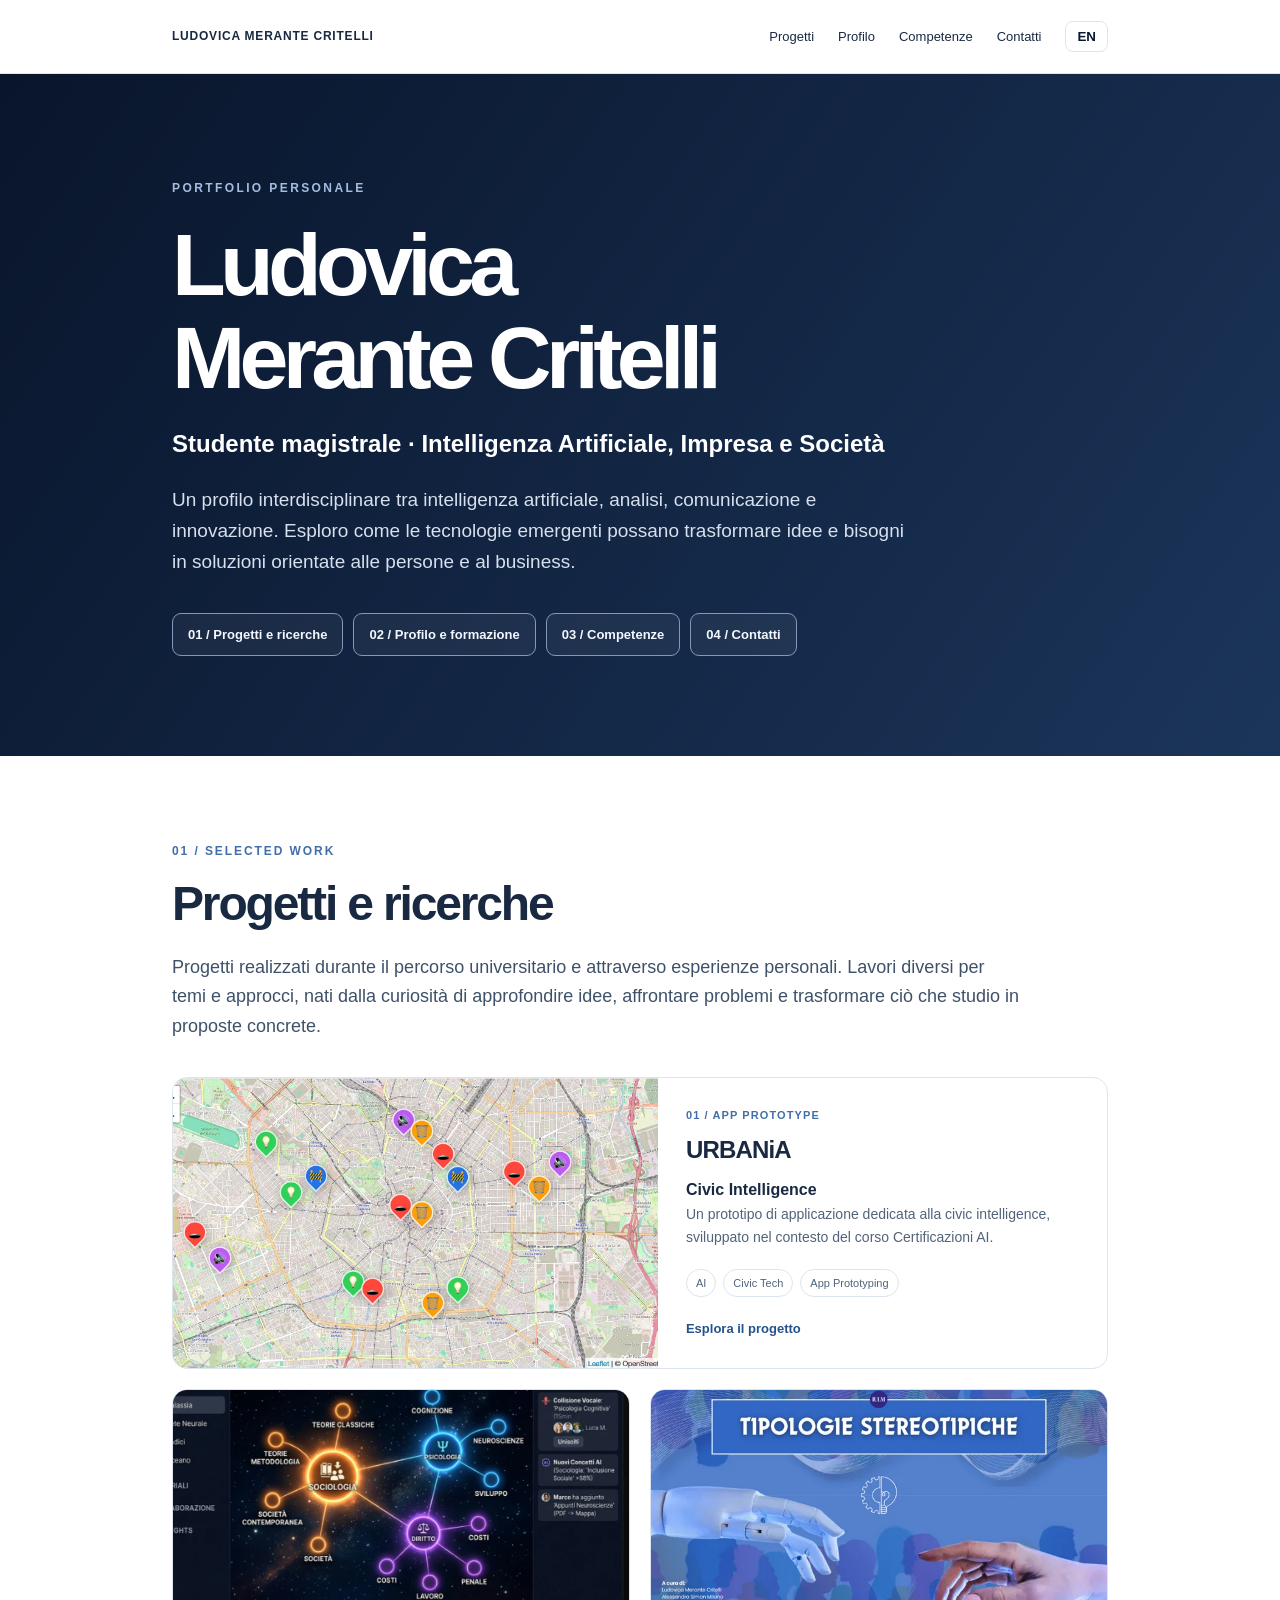
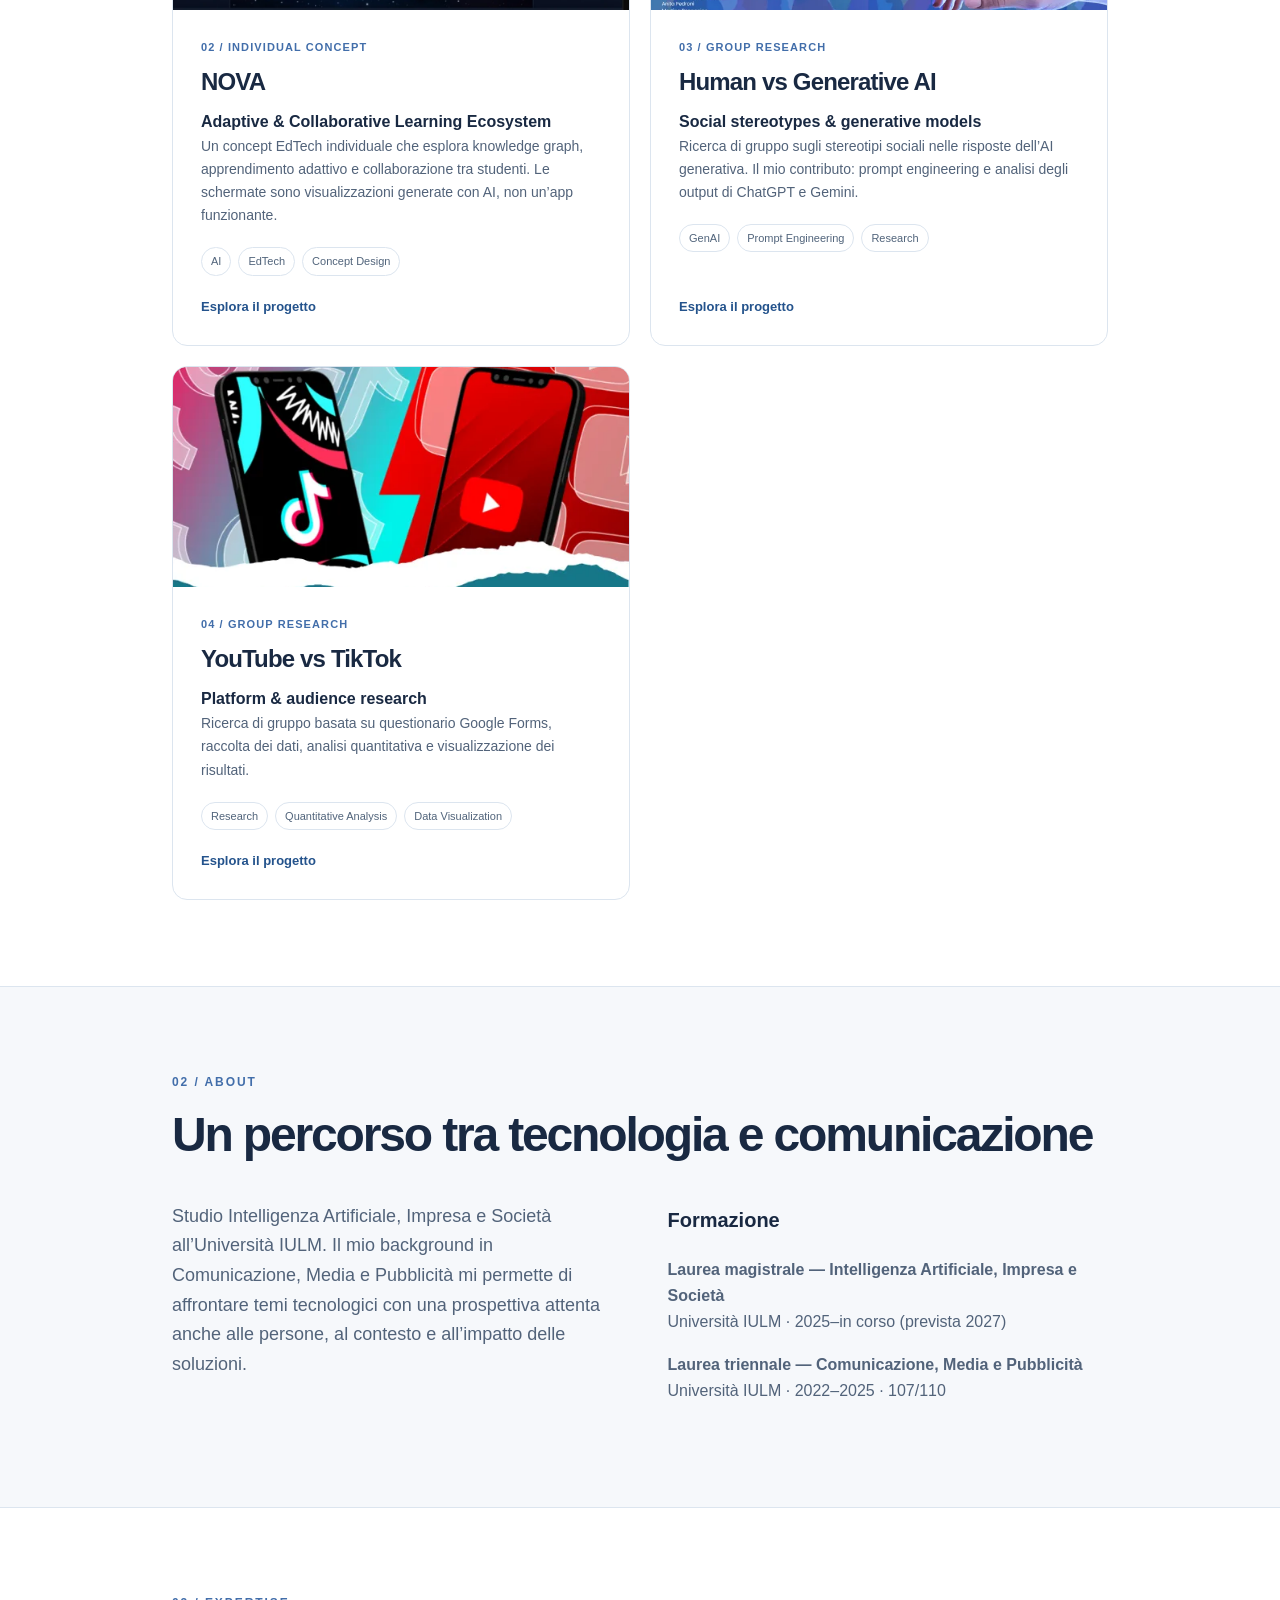
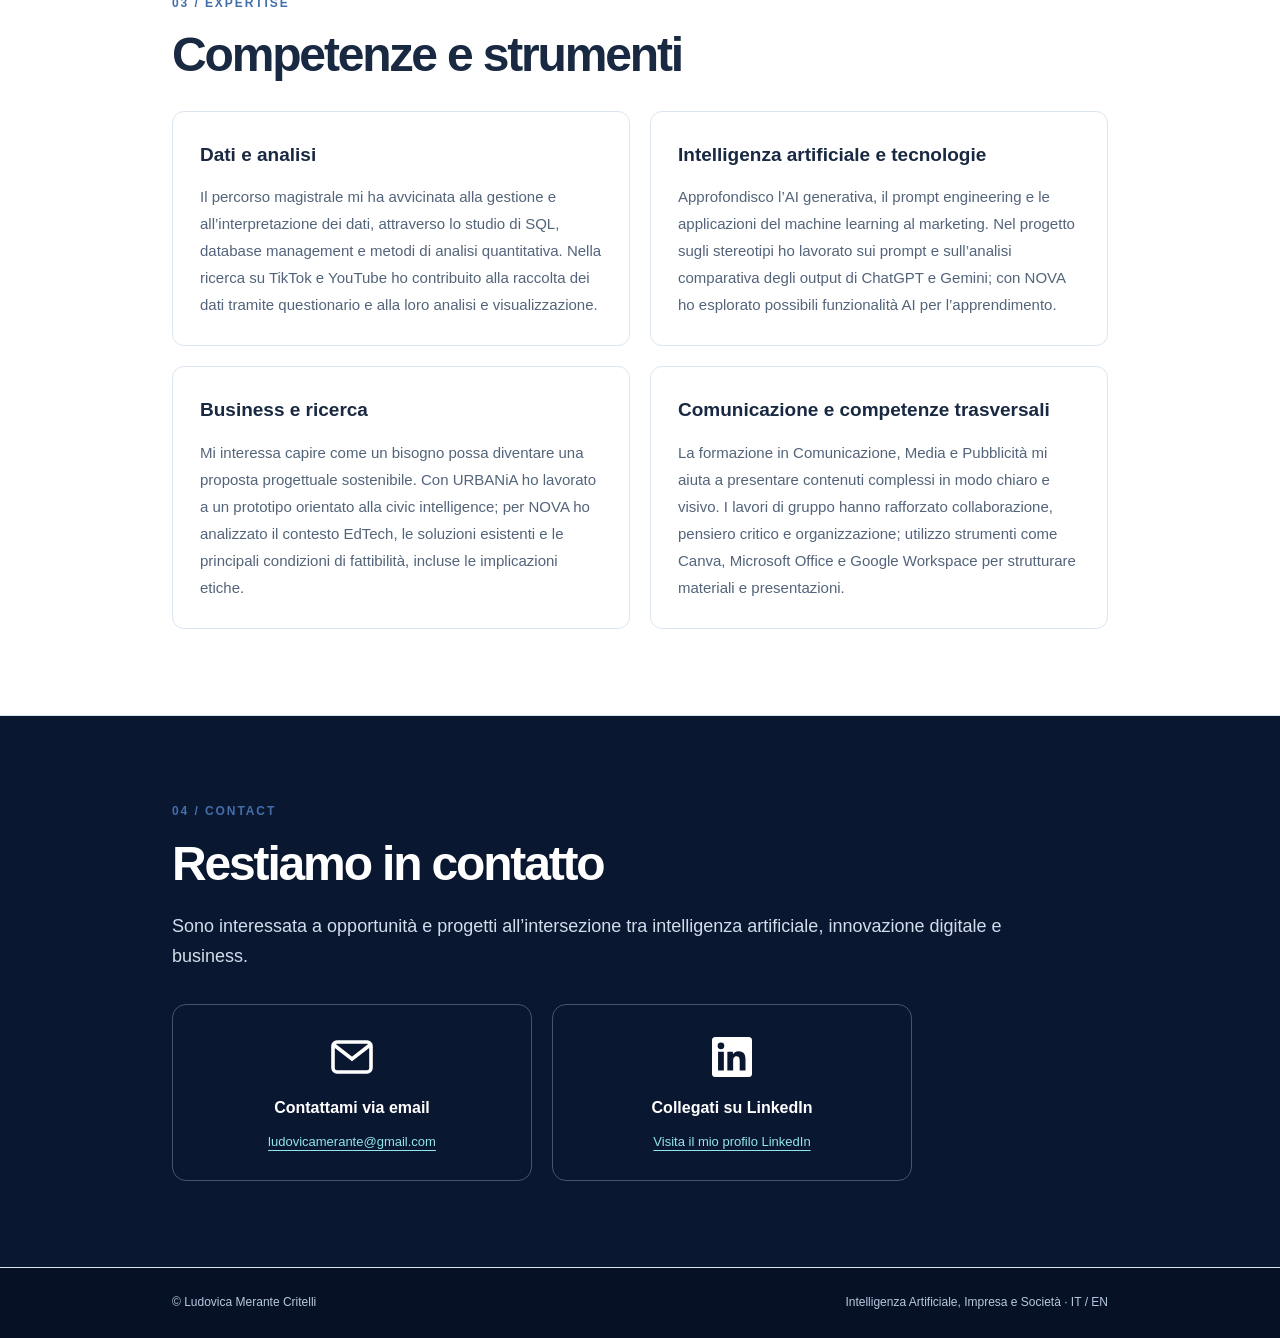
==== index.html @ 46564c69 "Add files via upload Pubblicazione portfolio personale." ====
<!DOCTYPE html>

<html lang="it"><head><meta charset="utf-8"/><meta content="width=device-width,initial-scale=1" name="viewport"/><meta content="Portfolio personale di Ludovica Merante Critelli — Intelligenza Artificiale, Impresa e Società" name="description"/><title>Ludovica Merante Critelli — Portfolio</title><link href="style.css" rel="stylesheet"/></head><body><header><nav class="nav"><a class="brand" href="#top">LUDOVICA MERANTE CRITELLI</a><div class="links"><a data-en="Projects" data-it="Progetti" href="#projects">Progetti</a><a data-en="About" data-it="Profilo" href="#about">Profilo</a><a data-en="Skills" data-it="Competenze" href="#skills">Competenze</a><a data-en="Contact" data-it="Contatti" href="#contact">Contatti</a><button aria-label="Switch language" class="switch" id="language">EN</button></div></nav></header><main id="top"><section class="hero"><div class="wrap"><div class="kicker" data-it="PORTFOLIO PERSONALE" data-en="PERSONAL PORTFOLIO">PORTFOLIO PERSONALE</div><h1>Ludovica<br/>Merante Critelli</h1><h2 data-it="Studente magistrale · Intelligenza Artificiale, Impresa e Società" data-en="Master’s student · Artificial Intelligence, Business and Society">Studente magistrale · Intelligenza Artificiale, Impresa e Società</h2><p data-en="An interdisciplinary profile bridging artificial intelligence, analysis, communication and innovation. I explore how emerging technologies can translate ideas and needs into people- and business-oriented solutions." data-it="Un profilo interdisciplinare tra intelligenza artificiale, analisi, comunicazione e innovazione. Esploro come le tecnologie emergenti possano trasformare idee e bisogni in soluzioni orientate alle persone e al business.">Un profilo interdisciplinare tra intelligenza artificiale, analisi, comunicazione e innovazione. Esploro come le tecnologie emergenti possano trasformare idee e bisogni in soluzioni orientate alle persone e al business.</p><nav aria-label="Indice delle sezioni" class="section-index"><a data-en="01 / Projects and research" data-it="01 / Progetti e ricerche" href="#projects">01 / Progetti e ricerche</a><a data-en="02 / About and education" data-it="02 / Profilo e formazione" href="#about">02 / Profilo e formazione</a><a data-en="03 / Skills" data-it="03 / Competenze" href="#skills">03 / Competenze</a><a data-en="04 / Contact" data-it="04 / Contatti" href="#contact">04 / Contatti</a></nav></div></section><section class="section" id="projects"><div class="wrap"><div class="eyebrow">01 / Selected work</div><h2 data-en="Projects and research" data-it="Progetti e ricerche">Progetti e ricerche</h2><p class="lead" data-en="Projects developed throughout my university studies and personal experiences. Different in subject and approach, they reflect my curiosity to explore ideas, tackle challenges and turn what I learn into tangible proposals." data-it="Progetti realizzati durante il percorso universitario e attraverso esperienze personali. Lavori diversi per temi e approcci, nati dalla curiosità di approfondire idee, affrontare problemi e trasformare ciò che studio in proposte concrete.">Progetti realizzati durante il percorso universitario e attraverso esperienze personali. Lavori diversi per temi e approcci, nati dalla curiosità di approfondire idee, affrontare problemi e trasformare ciò che studio in proposte concrete.</p><div class="projectgrid"><article class="project visual"><div class="thumb"><img alt="Mappa del prototipo URBANiA con segnalazioni civiche su Milano" src="assets/urbania-map.webp"/></div><div class="projectcontent"><div class="meta">01 / APP PROTOTYPE</div><h3>URBANiA</h3><strong>Civic Intelligence</strong><p data-en="An application prototype focused on civic intelligence, developed as part of the AI Certifications course." data-it="Un prototipo di applicazione dedicata alla civic intelligence, sviluppato nel contesto del corso Certificazioni AI.">Un prototipo di applicazione dedicata alla civic intelligence, sviluppato nel contesto del corso Certificazioni AI.</p><div class="tags"><span class="tag">AI</span><span class="tag">Civic Tech</span><span class="tag">App Prototyping</span></div><a data-en="Explore project" data-it="Esplora il progetto" href="projects/urbania/index.html">Esplora il progetto</a></div></article><article class="project"><div class="thumb"><img alt="NOVA AI-generated concept visual" src="projects/nova/assets/hero.webp"/></div><div class="projectcontent"><div class="meta">02 / INDIVIDUAL CONCEPT</div><h3>NOVA</h3><strong>Adaptive &amp; Collaborative Learning Ecosystem</strong><p data-en="An individual EdTech concept exploring knowledge graphs, adaptive learning and student collaboration. The visuals are AI-generated concepts, not a functioning app." data-it="Un concept EdTech individuale che esplora knowledge graph, apprendimento adattivo e collaborazione tra studenti. Le schermate sono visualizzazioni generate con AI, non un’app funzionante.">Un concept EdTech individuale che esplora knowledge graph, apprendimento adattivo e collaborazione tra studenti. Le schermate sono visualizzazioni generate con AI, non un’app funzionante.</p><div class="tags"><span class="tag">AI</span><span class="tag">EdTech</span><span class="tag">Concept Design</span></div><a data-en="Explore project" data-it="Esplora il progetto" href="projects/nova/index.html">Esplora il progetto</a></div></article><article class="project"><div class="thumb"><img alt="Copertina del report Human vs AI" src="assets/stereotypes-cover.webp"/></div><div class="projectcontent"><div class="meta">03 / GROUP RESEARCH</div><h3>Human vs Generative AI</h3><strong>Social stereotypes &amp; generative models</strong><p data-en="Group research on social stereotypes in generative AI responses. My contribution: prompt engineering and analysis of ChatGPT and Gemini outputs." data-it="Ricerca di gruppo sugli stereotipi sociali nelle risposte dell’AI generativa. Il mio contributo: prompt engineering e analisi degli output di ChatGPT e Gemini.">Ricerca di gruppo sugli stereotipi sociali nelle risposte dell’AI generativa. Il mio contributo: prompt engineering e analisi degli output di ChatGPT e Gemini.</p><div class="tags"><span class="tag">GenAI</span><span class="tag">Prompt Engineering</span><span class="tag">Research</span></div><a data-en="Explore project" data-it="Esplora il progetto" href="projects/stereotypes/index.html">Esplora il progetto</a></div></article><article class="project"><div class="thumb"><img alt="Copertina del report TikTok vs YouTube" src="assets/tiktok-youtube-cover.webp"/></div><div class="projectcontent"><div class="meta">04 / GROUP RESEARCH</div><h3>YouTube vs TikTok</h3><strong>Platform &amp; audience research</strong><p data-en="Group research using a Google Forms questionnaire, data collection, quantitative analysis and results visualization." data-it="Ricerca di gruppo basata su questionario Google Forms, raccolta dei dati, analisi quantitativa e visualizzazione dei risultati.">Ricerca di gruppo basata su questionario Google Forms, raccolta dei dati, analisi quantitativa e visualizzazione dei risultati.</p><div class="tags"><span class="tag">Research</span><span class="tag">Quantitative Analysis</span><span class="tag">Data Visualization</span></div><a data-en="Explore project" data-it="Esplora il progetto" href="projects/tiktok-youtube/index.html">Esplora il progetto</a></div></article></div></div></section><section class="section alt" id="about"><div class="wrap"><div class="eyebrow">02 / About</div><h2 data-en="Connecting technology and communication" data-it="Un percorso tra tecnologia e comunicazione">Un percorso tra tecnologia e comunicazione</h2><div class="columns"><div><p class="lead" data-en="I am pursuing a master's degree in Artificial Intelligence, Business and Society at IULM University. My background in Communication, Media and Advertising helps me approach technology through the lens of people, context and impact." data-it="Studio Intelligenza Artificiale, Impresa e Società all’Università IULM. Il mio background in Comunicazione, Media e Pubblicità mi permette di affrontare temi tecnologici con una prospettiva attenta anche alle persone, al contesto e all’impatto delle soluzioni.">Studio Intelligenza Artificiale, Impresa e Società all’Università IULM. Il mio background in Comunicazione, Media e Pubblicità mi permette di affrontare temi tecnologici con una prospettiva attenta anche alle persone, al contesto e all’impatto delle soluzioni.</p></div><div><h3 data-en="Education" data-it="Formazione">Formazione</h3><p><strong data-en="Master's degree — Artificial Intelligence, Business and Society" data-it="Laurea magistrale — Intelligenza Artificiale, Impresa e Società">Laurea magistrale — Intelligenza Artificiale, Impresa e Società</strong><br/>Università IULM · 2025–<span data-en="present (expected 2027)" data-it="in corso (prevista 2027)">in corso (prevista 2027)</span></p><p><strong data-en="Bachelor's degree — Communication, Media and Advertising" data-it="Laurea triennale — Comunicazione, Media e Pubblicità">Laurea triennale — Comunicazione, Media e Pubblicità</strong><br/>Università IULM · 2022–2025 · 107/110</p></div></div></div></section><section class="section" id="skills"><div class="wrap"><div class="eyebrow">03 / Expertise</div><h2 data-en="Skills and tools" data-it="Competenze e strumenti">Competenze e strumenti</h2><div class="skillgrid narrative-skills">
<div class="skill"><h3 data-it="Dati e analisi" data-en="Data & analysis">Dati e analisi</h3><p data-it="Il percorso magistrale mi ha avvicinata alla gestione e all’interpretazione dei dati, attraverso lo studio di SQL, database management e metodi di analisi quantitativa. Nella ricerca su TikTok e YouTube ho contribuito alla raccolta dei dati tramite questionario e alla loro analisi e visualizzazione." data-en="My master's studies introduced me to data management and interpretation through SQL, database management and quantitative analysis methods. In the TikTok and YouTube research project, I contributed to questionnaire-based data collection, analysis and visualization.">Il percorso magistrale mi ha avvicinata alla gestione e all’interpretazione dei dati, attraverso lo studio di SQL, database management e metodi di analisi quantitativa. Nella ricerca su TikTok e YouTube ho contribuito alla raccolta dei dati tramite questionario e alla loro analisi e visualizzazione.</p></div>
<div class="skill"><h3 data-it="Intelligenza artificiale e tecnologie" data-en="Artificial intelligence & technology">Intelligenza artificiale e tecnologie</h3><p data-it="Approfondisco l’AI generativa, il prompt engineering e le applicazioni del machine learning al marketing. Nel progetto sugli stereotipi ho lavorato sui prompt e sull’analisi comparativa degli output di ChatGPT e Gemini; con NOVA ho esplorato possibili funzionalità AI per l’apprendimento." data-en="I study generative AI, prompt engineering and machine learning applications in marketing. In the stereotypes research project, I worked on prompts and comparative analysis of ChatGPT and Gemini outputs; with NOVA, I explored potential AI features for learning.">Approfondisco l’AI generativa, il prompt engineering e le applicazioni del machine learning al marketing. Nel progetto sugli stereotipi ho lavorato sui prompt e sull’analisi comparativa degli output di ChatGPT e Gemini; con NOVA ho esplorato possibili funzionalità AI per l’apprendimento.</p></div>
<div class="skill"><h3 data-it="Business e ricerca" data-en="Business & research">Business e ricerca</h3><p data-it="Mi interessa capire come un bisogno possa diventare una proposta progettuale sostenibile. Con URBANiA ho lavorato a un prototipo orientato alla civic intelligence; per NOVA ho analizzato il contesto EdTech, le soluzioni esistenti e le principali condizioni di fattibilità, incluse le implicazioni etiche." data-en="I am interested in how a need can become a viable project proposal. With URBANiA, I worked on a civic intelligence prototype; for NOVA, I analyzed the EdTech landscape, existing solutions and preliminary feasibility considerations, including ethical implications.">Mi interessa capire come un bisogno possa diventare una proposta progettuale sostenibile. Con URBANiA ho lavorato a un prototipo orientato alla civic intelligence; per NOVA ho analizzato il contesto EdTech, le soluzioni esistenti e le principali condizioni di fattibilità, incluse le implicazioni etiche.</p></div>
<div class="skill"><h3 data-it="Comunicazione e competenze trasversali" data-en="Communication & transferable skills">Comunicazione e competenze trasversali</h3><p data-it="La formazione in Comunicazione, Media e Pubblicità mi aiuta a presentare contenuti complessi in modo chiaro e visivo. I lavori di gruppo hanno rafforzato collaborazione, pensiero critico e organizzazione; utilizzo strumenti come Canva, Microsoft Office e Google Workspace per strutturare materiali e presentazioni." data-en="My background in Communication, Media and Advertising helps me explain complex topics clearly and visually. Group projects strengthened my collaboration, critical thinking and organization; I use tools such as Canva, Microsoft Office and Google Workspace to structure materials and presentations.">La formazione in Comunicazione, Media e Pubblicità mi aiuta a presentare contenuti complessi in modo chiaro e visivo. I lavori di gruppo hanno rafforzato collaborazione, pensiero critico e organizzazione; utilizzo strumenti come Canva, Microsoft Office e Google Workspace per strutturare materiali e presentazioni.</p></div>
</div></div></section><section class="section contact" id="contact"><div class="wrap"><div class="eyebrow">04 / Contact</div><h2 data-en="Let's connect" data-it="Restiamo in contatto">Restiamo in contatto</h2><p class="lead" data-en="I am interested in opportunities and projects at the intersection of artificial intelligence, digital innovation and business." data-it="Sono interessata a opportunità e progetti all’intersezione tra intelligenza artificiale, innovazione digitale e business.">Sono interessata a opportunità e progetti all’intersezione tra intelligenza artificiale, innovazione digitale e business.</p><div class="contact-grid"><div class="contact-option"><svg viewBox="0 0 24 24" fill="none" stroke="currentColor" stroke-width="1.8" aria-hidden="true"><rect x="2.5" y="4.5" width="19" height="15" rx="2"/><path d="m3 6 9 7 9-7"/></svg><strong data-it="Contattami via email" data-en="Contact me by email">Contattami via email</strong><a class="contact-placeholder" href="mailto:ludovicamerante@gmail.com" data-it="ludovicamerante@gmail.com" data-en="ludovicamerante@gmail.com">ludovicamerante@gmail.com</a></div><div class="contact-option"><svg viewBox="0 0 24 24" fill="currentColor" aria-hidden="true"><path d="M20.45 2H3.55C2.69 2 2 2.68 2 3.52v16.96c0 .84.69 1.52 1.55 1.52h16.9c.86 0 1.55-.68 1.55-1.52V3.52c0-.84-.69-1.52-1.55-1.52ZM7.93 18.75H5.03V9.35h2.9v9.4ZM6.48 8.07a1.68 1.68 0 1 1 0-3.36 1.68 1.68 0 0 1 0 3.36Zm12.27 10.68h-2.9v-4.57c0-1.09-.02-2.5-1.52-2.5-1.52 0-1.75 1.19-1.75 2.42v4.65h-2.9v-9.4h2.78v1.28h.04c.39-.73 1.34-1.51 2.75-1.51 2.94 0 3.5 1.93 3.5 4.44v5.19Z"/></svg><strong data-it="Collegati su LinkedIn" data-en="Connect on LinkedIn">Collegati su LinkedIn</strong><a class="contact-placeholder" href="https://www.linkedin.com/in/ludovica-merantec" target="_blank" rel="noopener noreferrer" data-it="Visita il mio profilo LinkedIn" data-en="Visit my LinkedIn profile">Visita il mio profilo LinkedIn</a></div></div></div></section></main><footer><div class="wrap foot"><span>© Ludovica Merante Critelli</span><span>Intelligenza Artificiale, Impresa e Società · IT / EN</span></div></footer><script>const btn=document.getElementById('language');let lang='it';btn.addEventListener('click',()=>{lang=lang==='it'?'en':'it';document.documentElement.lang=lang;document.querySelectorAll('[data-it][data-en]').forEach(e=>e.textContent=e.getAttribute('data-'+lang));btn.textContent=lang==='it'?'EN':'IT';});</script></body></html>
---- style.css ----
:root{--navy:#0a1730;--ink:#192942;--muted:#617187;--line:#dce5ef;--paper:#f6f8fb;--blue:#426eaa}*{box-sizing:border-box}html{scroll-behavior:smooth}body{margin:0;font:16px/1.65 Inter,Arial,sans-serif;color:var(--ink)}a{color:inherit}header{position:sticky;top:0;z-index:20;background:#ffffffef;backdrop-filter:blur(15px);border-bottom:1px solid var(--line)}.nav,.wrap{max-width:1130px;margin:auto;padding:0 27px}.nav{display:flex;justify-content:space-between;align-items:center;min-height:73px;gap:16px}.brand{text-decoration:none;font-weight:800;font-size:12px;letter-spacing:.065em}.links{display:flex;align-items:center;gap:24px}.links a{font-size:13px;text-decoration:none}.switch{background:#fff;border:1px solid var(--line);padding:7px 11px;border-radius:8px;cursor:pointer;font-weight:800;color:var(--navy)}.hero{background:linear-gradient(125deg,#09152b,#1b355a);color:white;padding:105px 0 100px}.kicker{font-size:12px;text-transform:uppercase;letter-spacing:.2em;font-weight:800;color:#a4bde1}.hero h1{font-size:clamp(44px,7vw,88px);letter-spacing:-.065em;line-height:1.06;margin:19px 0 18px;max-width:960px}.hero p{max-width:750px;color:#d7e0ed;font-size:19px}.cta{display:inline-block;margin:24px 12px 0 0;padding:12px 21px;border-radius:8px;background:#fff;color:#0b1a35;font-size:13px;font-weight:800;text-decoration:none}.cta.secondary{background:transparent;color:#fff;border:1px solid #91a5c2}.section{padding:86px 0;border-bottom:1px solid var(--line)}.section.alt{background:var(--paper)}.eyebrow{color:var(--blue);font-size:12px;font-weight:800;letter-spacing:.16em;text-transform:uppercase}.section h2{font-size:clamp(31px,4vw,48px);letter-spacing:-.045em;line-height:1.16;margin:14px 0 21px}.lead{max-width:850px;font-size:18px;color:#3e5169}.projectgrid{display:grid;grid-template-columns:repeat(2,minmax(0,1fr));gap:20px;margin-top:35px}.project{border:1px solid var(--line);border-radius:15px;background:#fff;overflow:hidden;display:flex;flex-direction:column}.project.visual{grid-column:span 2;display:grid;grid-template-columns:1.08fr 1fr}.thumb{height:220px;background:linear-gradient(135deg,#102446,#274b7c);display:flex;align-items:center;justify-content:center;color:#c2d7f5;font-weight:800;font-size:42px;letter-spacing:-.05em}.visual .thumb{height:100%;min-height:290px;background:#09152b}.thumb img{width:100%;height:100%;object-fit:contain}.projectcontent{padding:28px;display:flex;flex-direction:column;flex:1}.meta{font-size:11px;font-weight:800;letter-spacing:.1em;text-transform:uppercase;color:var(--blue)}.project h3{font-size:24px;letter-spacing:-.035em;line-height:1.2;margin:12px 0}.project p{font-size:14px;color:#52637a;margin:0 0 20px}.project a{margin-top:auto;font-size:13px;font-weight:800;text-decoration:none;color:#24538c}.tags{display:flex;gap:7px;flex-wrap:wrap;margin:0 0 20px}.tag{border:1px solid var(--line);border-radius:20px;padding:4px 9px;font-size:11px;color:#51647b}.columns{display:grid;grid-template-columns:1fr 1fr;gap:55px}.columns h3{font-size:20px}.columns p{color:#52637a}.skillgrid{display:grid;grid-template-columns:repeat(3,1fr);gap:15px;margin-top:28px}.skill{border:1px solid var(--line);background:white;border-radius:12px;padding:23px}.skill h3{font-size:16px;margin:0 0 10px}.skill p{font-size:13px;color:#53647a;margin:0}.contact{background:#0a1730;color:white}.contact .lead{color:#d2ddeb}.contact a{color:white}footer{background:#071126;color:#b6c8e0;padding:25px 0;font-size:12px}.foot{display:flex;justify-content:space-between;gap:20px;flex-wrap:wrap}@media(max-width:750px){.links{gap:11px}.links a{display:none}.hero{padding:75px 0}.section{padding:60px 0}.projectgrid,.project.visual,.columns,.skillgrid{display:grid;grid-template-columns:1fr}.project.visual{grid-column:span 1}.visual .thumb{height:230px;min-height:0}.project h3{font-size:21px}}

.projectcontent>a+a{margin-top:9px}.thumb img{object-fit:cover}.project.visual .thumb{min-height:290px}.project.visual .thumb img{object-fit:contain}.case-hero{background:linear-gradient(120deg,#0a1730,#24456e);color:white;padding:78px 0}.case-hero h1{font-size:clamp(36px,6vw,70px);line-height:1.08;letter-spacing:-.05em;margin:12px 0}.case-hero p{max-width:760px;color:#d5e1ef;font-size:18px}.case-section{padding:50px 0;border-bottom:1px solid var(--line)}.case-section h2{font-size:28px;letter-spacing:-.03em}.case-section p,.case-section li{max-width:820px;color:#475a72}.case-section li{margin:9px 0}.case-actions{display:flex;gap:12px;flex-wrap:wrap;margin-top:23px}.case-actions a{background:#fff;color:#0a1730;padding:11px 16px;border-radius:8px;text-decoration:none;font-weight:700;font-size:13px}.case-actions a.outline{background:transparent;color:white;border:1px solid #93a9c6}.case-note{background:#f3f7fc;border-left:3px solid #426eaa;padding:17px 20px;border-radius:5px}.case-preview{max-width:400px;width:100%;border-radius:10px;border:1px solid var(--line)}.lang-toggle{background:white;color:#0a1730;border:1px solid #dce5ef;border-radius:8px;padding:8px 13px;font-weight:800;cursor:pointer}.case-nav{display:flex;justify-content:space-between;align-items:center;gap:16px}.case-nav a{text-decoration:none;font-size:13px;font-weight:700}@media(max-width:750px){.case-hero{padding:58px 0}}

/* Indice cliccabile della homepage */
.section-index{display:flex;flex-wrap:wrap;gap:10px;margin-top:35px;max-width:900px}.section-index a{border:1px solid #8299ba;background:#ffffff0d;border-radius:9px;padding:10px 15px;text-decoration:none;color:#f3f7ff;font-size:13px;font-weight:650;transition:background .2s}.section-index a:hover,.section-index a:focus-visible{background:#ffffff26;outline-offset:3px}
@media(max-width:600px){.section-index{display:grid;grid-template-columns:1fr 1fr}.section-index a{font-size:12px;padding:10px}}

/* Link esterno URBANiA, in evidenza */
.showcase-link { display:inline-flex; align-items:center; background:#087f8c; color:#fff !important; padding:12px 19px; border-radius:9px; font-weight:700; text-decoration:none; box-shadow:0 5px 16px rgba(8,127,140,.20); transition:background .2s,transform .2s; }
.showcase-link:hover,.showcase-link:focus-visible {background:#075c68;transform:translateY(-1px);}

/* Revisione 3 */
.project.visual .thumb img{object-fit:cover;width:100%;height:100%;object-position:center}
.case-nav .back-to-portfolio{margin-left:auto;margin-right:14px;color:#23466f;font-weight:750;text-decoration:none}
.case-nav .back-to-portfolio:hover{text-decoration:underline}
.case-actions a.report-primary{background:#087f8c;color:#fff;box-shadow:0 5px 16px rgba(8,127,140,.20)}
.case-actions a.report-primary:hover{background:#075c68}

/* Revisione 4: navigazione laterale */




#projects,#about,#skills,#contact{scroll-margin-top:90px}
.narrative-skills{grid-template-columns:repeat(2,minmax(0,1fr));gap:20px}
.narrative-skills .skill{padding:27px;border-radius:12px;border:1px solid var(--line)}
.narrative-skills .skill h3{font-size:19px;margin-bottom:13px}
.narrative-skills .skill p{font-size:15px;line-height:1.8}
.contact-grid{display:grid;grid-template-columns:1fr 1fr;gap:20px;max-width:740px;margin-top:32px}
.contact-option{border:1px solid #ffffff42;border-radius:14px;padding:28px 20px;display:flex;flex-direction:column;align-items:center;text-align:center;gap:10px}
.contact-option svg{width:48px;height:48px;color:#fff;margin-bottom:4px}
.contact-option strong{font-size:16px}
.contact-option a{font-size:13px;color:#91e6eb;text-underline-offset:4px}
.contact-hint{color:#b4c4d8;font-size:12px;max-width:740px;margin-top:17px}
@media(min-width:1180px) and (max-width:1510px){.wrap,.nav{max-width:990px}}
@media(max-width:1179px){#projects,#about,#skills,#contact{scroll-margin-top:130px}}
@media(max-width:700px){.narrative-skills,.contact-grid{grid-template-columns:1fr}.contact-option{padding:24px}}
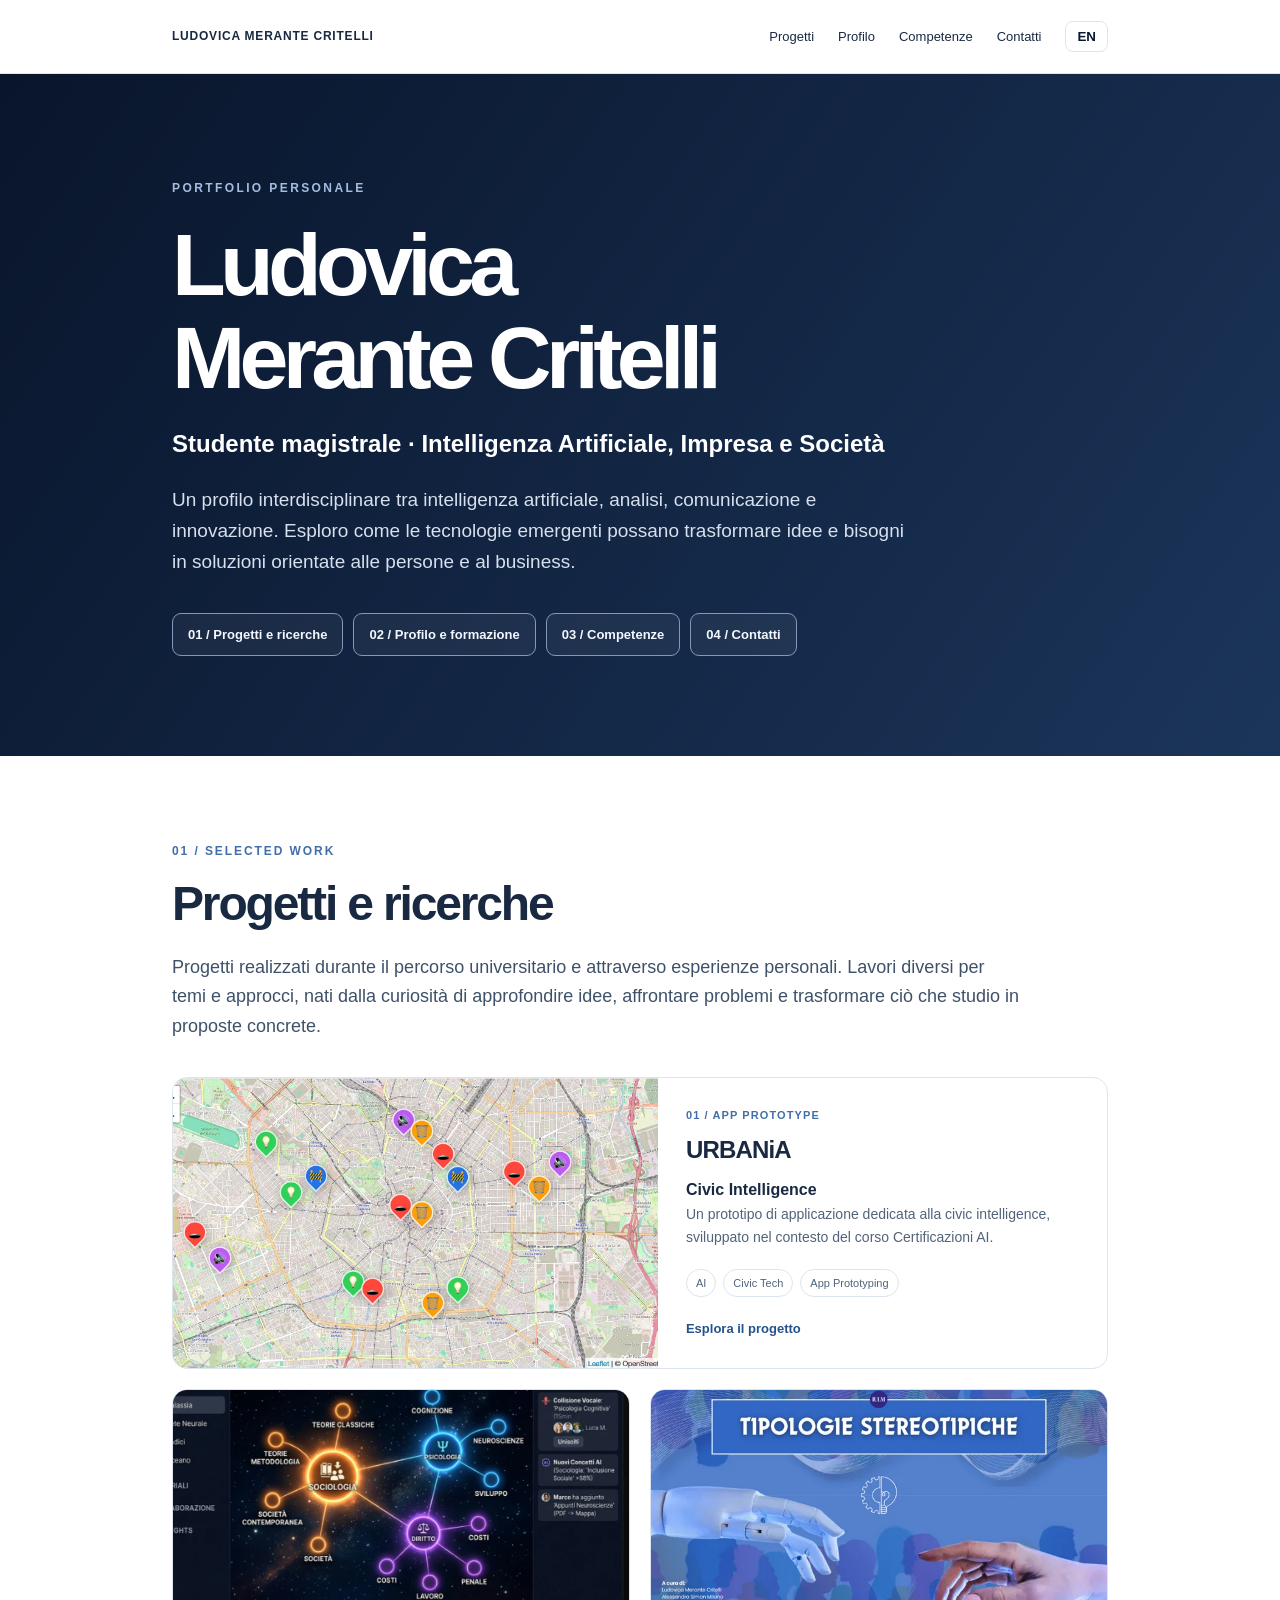
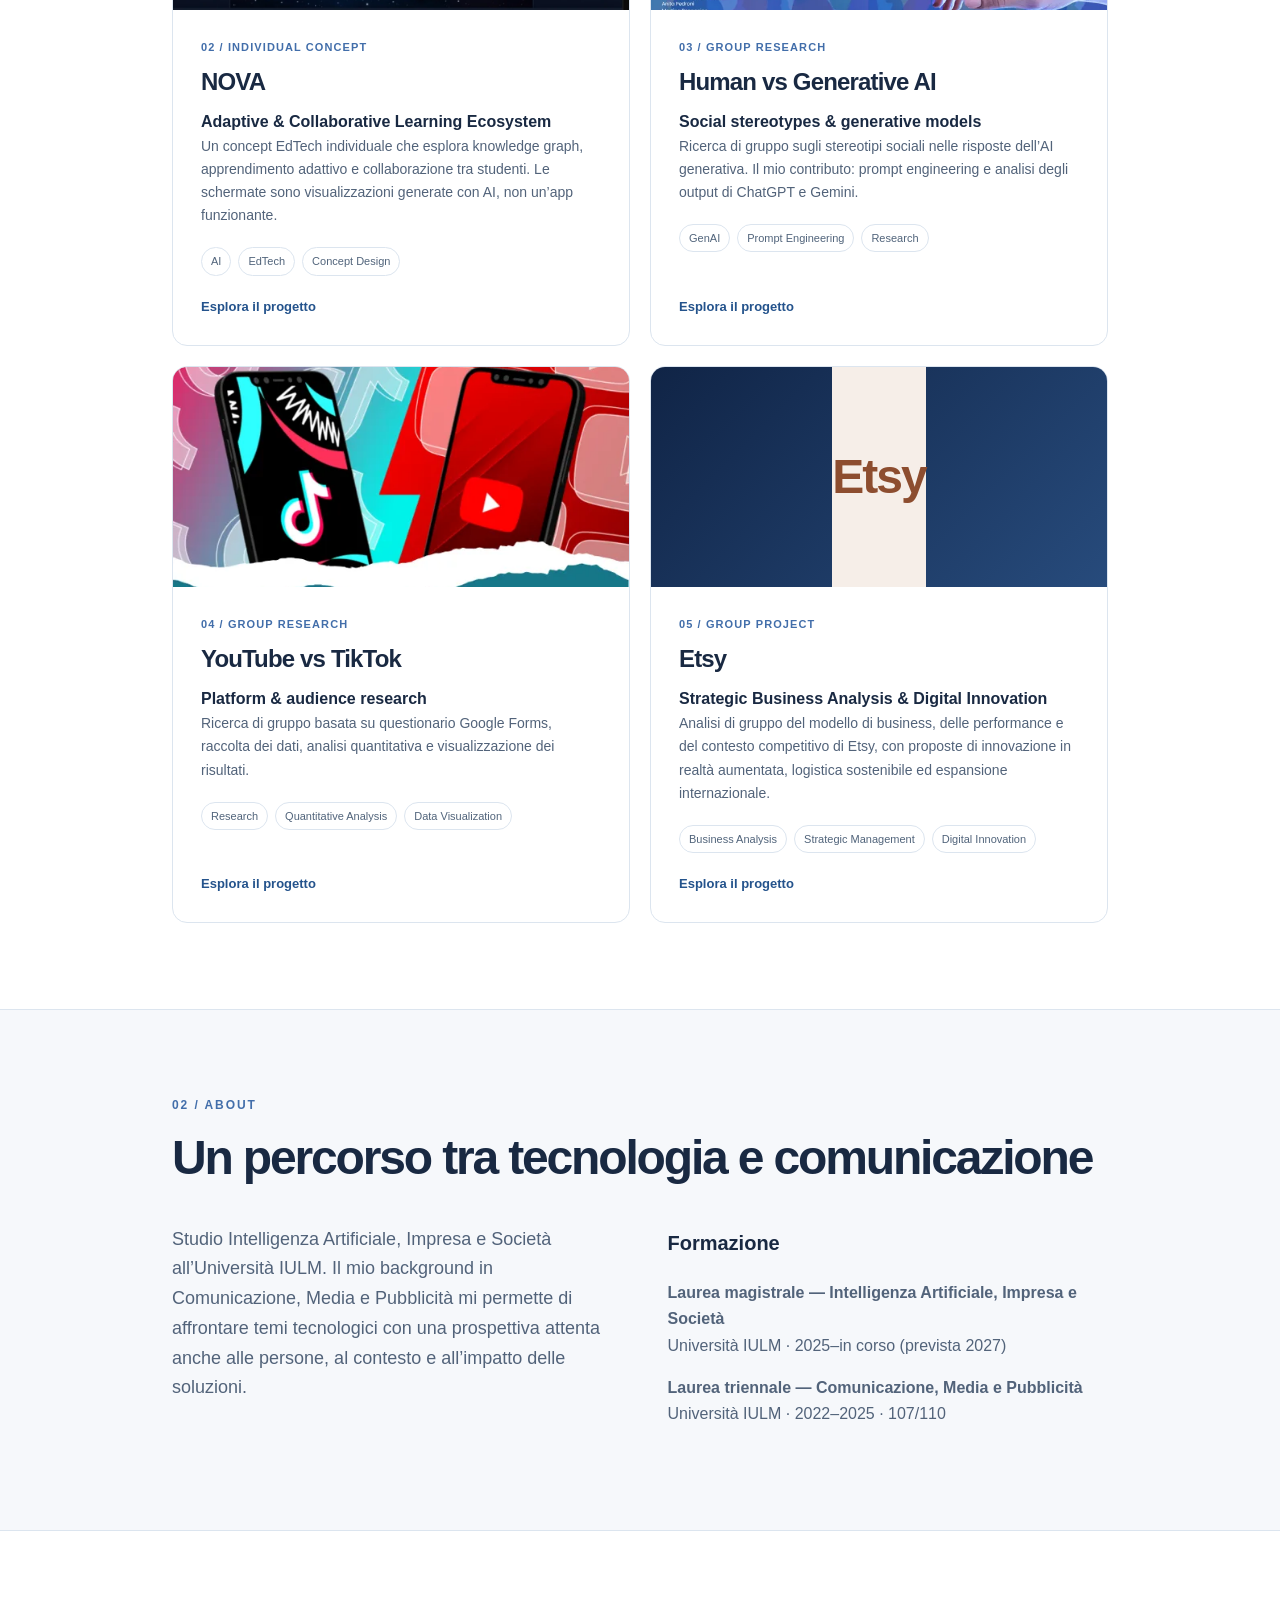
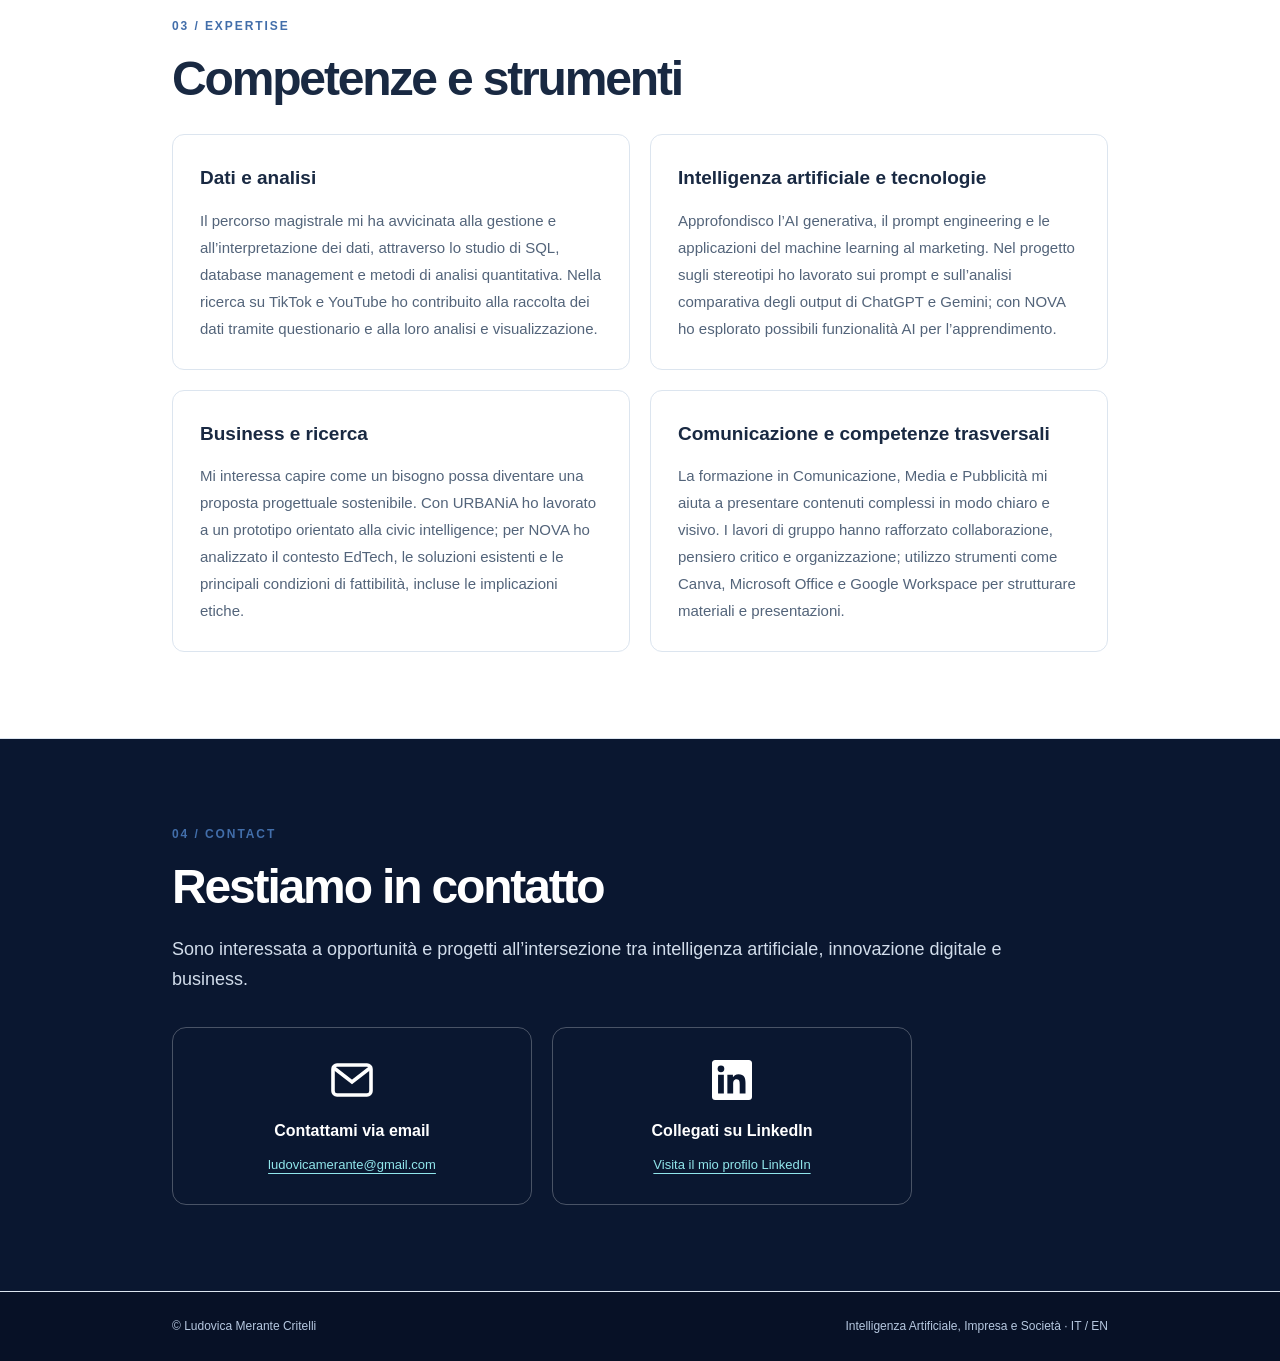
==== commit c5210c94: "Add files via upload Add Etsy project to portfolio homepage" ====
--- a/index.html
+++ b/index.html
@@ -1,6 +1,6 @@
 <!DOCTYPE html>
 
-<html lang="it"><head><meta charset="utf-8"/><meta content="width=device-width,initial-scale=1" name="viewport"/><meta content="Portfolio personale di Ludovica Merante Critelli — Intelligenza Artificiale, Impresa e Società" name="description"/><title>Ludovica Merante Critelli — Portfolio</title><link href="style.css" rel="stylesheet"/></head><body><header><nav class="nav"><a class="brand" href="#top">LUDOVICA MERANTE CRITELLI</a><div class="links"><a data-en="Projects" data-it="Progetti" href="#projects">Progetti</a><a data-en="About" data-it="Profilo" href="#about">Profilo</a><a data-en="Skills" data-it="Competenze" href="#skills">Competenze</a><a data-en="Contact" data-it="Contatti" href="#contact">Contatti</a><button aria-label="Switch language" class="switch" id="language">EN</button></div></nav></header><main id="top"><section class="hero"><div class="wrap"><div class="kicker" data-it="PORTFOLIO PERSONALE" data-en="PERSONAL PORTFOLIO">PORTFOLIO PERSONALE</div><h1>Ludovica<br/>Merante Critelli</h1><h2 data-it="Studente magistrale · Intelligenza Artificiale, Impresa e Società" data-en="Master’s student · Artificial Intelligence, Business and Society">Studente magistrale · Intelligenza Artificiale, Impresa e Società</h2><p data-en="An interdisciplinary profile bridging artificial intelligence, analysis, communication and innovation. I explore how emerging technologies can translate ideas and needs into people- and business-oriented solutions." data-it="Un profilo interdisciplinare tra intelligenza artificiale, analisi, comunicazione e innovazione. Esploro come le tecnologie emergenti possano trasformare idee e bisogni in soluzioni orientate alle persone e al business.">Un profilo interdisciplinare tra intelligenza artificiale, analisi, comunicazione e innovazione. Esploro come le tecnologie emergenti possano trasformare idee e bisogni in soluzioni orientate alle persone e al business.</p><nav aria-label="Indice delle sezioni" class="section-index"><a data-en="01 / Projects and research" data-it="01 / Progetti e ricerche" href="#projects">01 / Progetti e ricerche</a><a data-en="02 / About and education" data-it="02 / Profilo e formazione" href="#about">02 / Profilo e formazione</a><a data-en="03 / Skills" data-it="03 / Competenze" href="#skills">03 / Competenze</a><a data-en="04 / Contact" data-it="04 / Contatti" href="#contact">04 / Contatti</a></nav></div></section><section class="section" id="projects"><div class="wrap"><div class="eyebrow">01 / Selected work</div><h2 data-en="Projects and research" data-it="Progetti e ricerche">Progetti e ricerche</h2><p class="lead" data-en="Projects developed throughout my university studies and personal experiences. Different in subject and approach, they reflect my curiosity to explore ideas, tackle challenges and turn what I learn into tangible proposals." data-it="Progetti realizzati durante il percorso universitario e attraverso esperienze personali. Lavori diversi per temi e approcci, nati dalla curiosità di approfondire idee, affrontare problemi e trasformare ciò che studio in proposte concrete.">Progetti realizzati durante il percorso universitario e attraverso esperienze personali. Lavori diversi per temi e approcci, nati dalla curiosità di approfondire idee, affrontare problemi e trasformare ciò che studio in proposte concrete.</p><div class="projectgrid"><article class="project visual"><div class="thumb"><img alt="Mappa del prototipo URBANiA con segnalazioni civiche su Milano" src="assets/urbania-map.webp"/></div><div class="projectcontent"><div class="meta">01 / APP PROTOTYPE</div><h3>URBANiA</h3><strong>Civic Intelligence</strong><p data-en="An application prototype focused on civic intelligence, developed as part of the AI Certifications course." data-it="Un prototipo di applicazione dedicata alla civic intelligence, sviluppato nel contesto del corso Certificazioni AI.">Un prototipo di applicazione dedicata alla civic intelligence, sviluppato nel contesto del corso Certificazioni AI.</p><div class="tags"><span class="tag">AI</span><span class="tag">Civic Tech</span><span class="tag">App Prototyping</span></div><a data-en="Explore project" data-it="Esplora il progetto" href="projects/urbania/index.html">Esplora il progetto</a></div></article><article class="project"><div class="thumb"><img alt="NOVA AI-generated concept visual" src="projects/nova/assets/hero.webp"/></div><div class="projectcontent"><div class="meta">02 / INDIVIDUAL CONCEPT</div><h3>NOVA</h3><strong>Adaptive &amp; Collaborative Learning Ecosystem</strong><p data-en="An individual EdTech concept exploring knowledge graphs, adaptive learning and student collaboration. The visuals are AI-generated concepts, not a functioning app." data-it="Un concept EdTech individuale che esplora knowledge graph, apprendimento adattivo e collaborazione tra studenti. Le schermate sono visualizzazioni generate con AI, non un’app funzionante.">Un concept EdTech individuale che esplora knowledge graph, apprendimento adattivo e collaborazione tra studenti. Le schermate sono visualizzazioni generate con AI, non un’app funzionante.</p><div class="tags"><span class="tag">AI</span><span class="tag">EdTech</span><span class="tag">Concept Design</span></div><a data-en="Explore project" data-it="Esplora il progetto" href="projects/nova/index.html">Esplora il progetto</a></div></article><article class="project"><div class="thumb"><img alt="Copertina del report Human vs AI" src="assets/stereotypes-cover.webp"/></div><div class="projectcontent"><div class="meta">03 / GROUP RESEARCH</div><h3>Human vs Generative AI</h3><strong>Social stereotypes &amp; generative models</strong><p data-en="Group research on social stereotypes in generative AI responses. My contribution: prompt engineering and analysis of ChatGPT and Gemini outputs." data-it="Ricerca di gruppo sugli stereotipi sociali nelle risposte dell’AI generativa. Il mio contributo: prompt engineering e analisi degli output di ChatGPT e Gemini.">Ricerca di gruppo sugli stereotipi sociali nelle risposte dell’AI generativa. Il mio contributo: prompt engineering e analisi degli output di ChatGPT e Gemini.</p><div class="tags"><span class="tag">GenAI</span><span class="tag">Prompt Engineering</span><span class="tag">Research</span></div><a data-en="Explore project" data-it="Esplora il progetto" href="projects/stereotypes/index.html">Esplora il progetto</a></div></article><article class="project"><div class="thumb"><img alt="Copertina del report TikTok vs YouTube" src="assets/tiktok-youtube-cover.webp"/></div><div class="projectcontent"><div class="meta">04 / GROUP RESEARCH</div><h3>YouTube vs TikTok</h3><strong>Platform &amp; audience research</strong><p data-en="Group research using a Google Forms questionnaire, data collection, quantitative analysis and results visualization." data-it="Ricerca di gruppo basata su questionario Google Forms, raccolta dei dati, analisi quantitativa e visualizzazione dei risultati.">Ricerca di gruppo basata su questionario Google Forms, raccolta dei dati, analisi quantitativa e visualizzazione dei risultati.</p><div class="tags"><span class="tag">Research</span><span class="tag">Quantitative Analysis</span><span class="tag">Data Visualization</span></div><a data-en="Explore project" data-it="Esplora il progetto" href="projects/tiktok-youtube/index.html">Esplora il progetto</a></div></article></div></div></section><section class="section alt" id="about"><div class="wrap"><div class="eyebrow">02 / About</div><h2 data-en="Connecting technology and communication" data-it="Un percorso tra tecnologia e comunicazione">Un percorso tra tecnologia e comunicazione</h2><div class="columns"><div><p class="lead" data-en="I am pursuing a master's degree in Artificial Intelligence, Business and Society at IULM University. My background in Communication, Media and Advertising helps me approach technology through the lens of people, context and impact." data-it="Studio Intelligenza Artificiale, Impresa e Società all’Università IULM. Il mio background in Comunicazione, Media e Pubblicità mi permette di affrontare temi tecnologici con una prospettiva attenta anche alle persone, al contesto e all’impatto delle soluzioni.">Studio Intelligenza Artificiale, Impresa e Società all’Università IULM. Il mio background in Comunicazione, Media e Pubblicità mi permette di affrontare temi tecnologici con una prospettiva attenta anche alle persone, al contesto e all’impatto delle soluzioni.</p></div><div><h3 data-en="Education" data-it="Formazione">Formazione</h3><p><strong data-en="Master's degree — Artificial Intelligence, Business and Society" data-it="Laurea magistrale — Intelligenza Artificiale, Impresa e Società">Laurea magistrale — Intelligenza Artificiale, Impresa e Società</strong><br/>Università IULM · 2025–<span data-en="present (expected 2027)" data-it="in corso (prevista 2027)">in corso (prevista 2027)</span></p><p><strong data-en="Bachelor's degree — Communication, Media and Advertising" data-it="Laurea triennale — Comunicazione, Media e Pubblicità">Laurea triennale — Comunicazione, Media e Pubblicità</strong><br/>Università IULM · 2022–2025 · 107/110</p></div></div></div></section><section class="section" id="skills"><div class="wrap"><div class="eyebrow">03 / Expertise</div><h2 data-en="Skills and tools" data-it="Competenze e strumenti">Competenze e strumenti</h2><div class="skillgrid narrative-skills">
+<html lang="it"><head><meta charset="utf-8"/><meta content="width=device-width,initial-scale=1" name="viewport"/><meta content="Portfolio personale di Ludovica Merante Critelli — Intelligenza Artificiale, Impresa e Società" name="description"/><title>Ludovica Merante Critelli — Portfolio</title><link href="style.css" rel="stylesheet"/></head><body><header><nav class="nav"><a class="brand" href="#top">LUDOVICA MERANTE CRITELLI</a><div class="links"><a data-en="Projects" data-it="Progetti" href="#projects">Progetti</a><a data-en="About" data-it="Profilo" href="#about">Profilo</a><a data-en="Skills" data-it="Competenze" href="#skills">Competenze</a><a data-en="Contact" data-it="Contatti" href="#contact">Contatti</a><button aria-label="Switch language" class="switch" id="language">EN</button></div></nav></header><main id="top"><section class="hero"><div class="wrap"><div class="kicker" data-it="PORTFOLIO PERSONALE" data-en="PERSONAL PORTFOLIO">PORTFOLIO PERSONALE</div><h1>Ludovica<br/>Merante Critelli</h1><h2 data-it="Studente magistrale · Intelligenza Artificiale, Impresa e Società" data-en="Master’s student · Artificial Intelligence, Business and Society">Studente magistrale · Intelligenza Artificiale, Impresa e Società</h2><p data-en="An interdisciplinary profile bridging artificial intelligence, analysis, communication and innovation. I explore how emerging technologies can translate ideas and needs into people- and business-oriented solutions." data-it="Un profilo interdisciplinare tra intelligenza artificiale, analisi, comunicazione e innovazione. Esploro come le tecnologie emergenti possano trasformare idee e bisogni in soluzioni orientate alle persone e al business.">Un profilo interdisciplinare tra intelligenza artificiale, analisi, comunicazione e innovazione. Esploro come le tecnologie emergenti possano trasformare idee e bisogni in soluzioni orientate alle persone e al business.</p><nav aria-label="Indice delle sezioni" class="section-index"><a data-en="01 / Projects and research" data-it="01 / Progetti e ricerche" href="#projects">01 / Progetti e ricerche</a><a data-en="02 / About and education" data-it="02 / Profilo e formazione" href="#about">02 / Profilo e formazione</a><a data-en="03 / Skills" data-it="03 / Competenze" href="#skills">03 / Competenze</a><a data-en="04 / Contact" data-it="04 / Contatti" href="#contact">04 / Contatti</a></nav></div></section><section class="section" id="projects"><div class="wrap"><div class="eyebrow">01 / Selected work</div><h2 data-en="Projects and research" data-it="Progetti e ricerche">Progetti e ricerche</h2><p class="lead" data-en="Projects developed throughout my university studies and personal experiences. Different in subject and approach, they reflect my curiosity to explore ideas, tackle challenges and turn what I learn into tangible proposals." data-it="Progetti realizzati durante il percorso universitario e attraverso esperienze personali. Lavori diversi per temi e approcci, nati dalla curiosità di approfondire idee, affrontare problemi e trasformare ciò che studio in proposte concrete.">Progetti realizzati durante il percorso universitario e attraverso esperienze personali. Lavori diversi per temi e approcci, nati dalla curiosità di approfondire idee, affrontare problemi e trasformare ciò che studio in proposte concrete.</p><div class="projectgrid"><article class="project visual"><div class="thumb"><img alt="Mappa del prototipo URBANiA con segnalazioni civiche su Milano" src="assets/urbania-map.webp"/></div><div class="projectcontent"><div class="meta">01 / APP PROTOTYPE</div><h3>URBANiA</h3><strong>Civic Intelligence</strong><p data-en="An application prototype focused on civic intelligence, developed as part of the AI Certifications course." data-it="Un prototipo di applicazione dedicata alla civic intelligence, sviluppato nel contesto del corso Certificazioni AI.">Un prototipo di applicazione dedicata alla civic intelligence, sviluppato nel contesto del corso Certificazioni AI.</p><div class="tags"><span class="tag">AI</span><span class="tag">Civic Tech</span><span class="tag">App Prototyping</span></div><a data-en="Explore project" data-it="Esplora il progetto" href="projects/urbania/index.html">Esplora il progetto</a></div></article><article class="project"><div class="thumb"><img alt="NOVA AI-generated concept visual" src="projects/nova/assets/hero.webp"/></div><div class="projectcontent"><div class="meta">02 / INDIVIDUAL CONCEPT</div><h3>NOVA</h3><strong>Adaptive &amp; Collaborative Learning Ecosystem</strong><p data-en="An individual EdTech concept exploring knowledge graphs, adaptive learning and student collaboration. The visuals are AI-generated concepts, not a functioning app." data-it="Un concept EdTech individuale che esplora knowledge graph, apprendimento adattivo e collaborazione tra studenti. Le schermate sono visualizzazioni generate con AI, non un’app funzionante.">Un concept EdTech individuale che esplora knowledge graph, apprendimento adattivo e collaborazione tra studenti. Le schermate sono visualizzazioni generate con AI, non un’app funzionante.</p><div class="tags"><span class="tag">AI</span><span class="tag">EdTech</span><span class="tag">Concept Design</span></div><a data-en="Explore project" data-it="Esplora il progetto" href="projects/nova/index.html">Esplora il progetto</a></div></article><article class="project"><div class="thumb"><img alt="Copertina del report Human vs AI" src="assets/stereotypes-cover.webp"/></div><div class="projectcontent"><div class="meta">03 / GROUP RESEARCH</div><h3>Human vs Generative AI</h3><strong>Social stereotypes &amp; generative models</strong><p data-en="Group research on social stereotypes in generative AI responses. My contribution: prompt engineering and analysis of ChatGPT and Gemini outputs." data-it="Ricerca di gruppo sugli stereotipi sociali nelle risposte dell’AI generativa. Il mio contributo: prompt engineering e analisi degli output di ChatGPT e Gemini.">Ricerca di gruppo sugli stereotipi sociali nelle risposte dell’AI generativa. Il mio contributo: prompt engineering e analisi degli output di ChatGPT e Gemini.</p><div class="tags"><span class="tag">GenAI</span><span class="tag">Prompt Engineering</span><span class="tag">Research</span></div><a data-en="Explore project" data-it="Esplora il progetto" href="projects/stereotypes/index.html">Esplora il progetto</a></div></article><article class="project"><div class="thumb"><img alt="Copertina del report TikTok vs YouTube" src="assets/tiktok-youtube-cover.webp"/></div><div class="projectcontent"><div class="meta">04 / GROUP RESEARCH</div><h3>YouTube vs TikTok</h3><strong>Platform &amp; audience research</strong><p data-en="Group research using a Google Forms questionnaire, data collection, quantitative analysis and results visualization." data-it="Ricerca di gruppo basata su questionario Google Forms, raccolta dei dati, analisi quantitativa e visualizzazione dei risultati.">Ricerca di gruppo basata su questionario Google Forms, raccolta dei dati, analisi quantitativa e visualizzazione dei risultati.</p><div class="tags"><span class="tag">Research</span><span class="tag">Quantitative Analysis</span><span class="tag">Data Visualization</span></div><a data-en="Explore project" data-it="Esplora il progetto" href="projects/tiktok-youtube/index.html">Esplora il progetto</a></div></article><article class="project"><div class="thumb"><div style="display:flex;align-items:center;justify-content:center;height:100%;min-height:170px;background:#f6eee8;color:#8d4d2f;font-size:3rem;font-weight:700;letter-spacing:-.04em">Etsy</div></div><div class="projectcontent"><div class="meta">05 / GROUP PROJECT</div><h3>Etsy</h3><strong>Strategic Business Analysis &amp; Digital Innovation</strong><p data-it="Analisi di gruppo del modello di business, delle performance e del contesto competitivo di Etsy, con proposte di innovazione in realtà aumentata, logistica sostenibile ed espansione internazionale." data-en="Group analysis of Etsy’s business model, performance and competitive landscape, with innovation proposals in augmented reality, sustainable logistics and international expansion.">Analisi di gruppo del modello di business, delle performance e del contesto competitivo di Etsy, con proposte di innovazione in realtà aumentata, logistica sostenibile ed espansione internazionale.</p><div class="tags"><span class="tag">Business Analysis</span><span class="tag">Strategic Management</span><span class="tag">Digital Innovation</span></div><a data-it="Esplora il progetto" data-en="Explore project" href="projects/etsy/index.html">Esplora il progetto</a></div></article></div></div></section><section class="section alt" id="about"><div class="wrap"><div class="eyebrow">02 / About</div><h2 data-en="Connecting technology and communication" data-it="Un percorso tra tecnologia e comunicazione">Un percorso tra tecnologia e comunicazione</h2><div class="columns"><div><p class="lead" data-en="I am pursuing a master's degree in Artificial Intelligence, Business and Society at IULM University. My background in Communication, Media and Advertising helps me approach technology through the lens of people, context and impact." data-it="Studio Intelligenza Artificiale, Impresa e Società all’Università IULM. Il mio background in Comunicazione, Media e Pubblicità mi permette di affrontare temi tecnologici con una prospettiva attenta anche alle persone, al contesto e all’impatto delle soluzioni.">Studio Intelligenza Artificiale, Impresa e Società all’Università IULM. Il mio background in Comunicazione, Media e Pubblicità mi permette di affrontare temi tecnologici con una prospettiva attenta anche alle persone, al contesto e all’impatto delle soluzioni.</p></div><div><h3 data-en="Education" data-it="Formazione">Formazione</h3><p><strong data-en="Master's degree — Artificial Intelligence, Business and Society" data-it="Laurea magistrale — Intelligenza Artificiale, Impresa e Società">Laurea magistrale — Intelligenza Artificiale, Impresa e Società</strong><br/>Università IULM · 2025–<span data-en="present (expected 2027)" data-it="in corso (prevista 2027)">in corso (prevista 2027)</span></p><p><strong data-en="Bachelor's degree — Communication, Media and Advertising" data-it="Laurea triennale — Comunicazione, Media e Pubblicità">Laurea triennale — Comunicazione, Media e Pubblicità</strong><br/>Università IULM · 2022–2025 · 107/110</p></div></div></div></section><section class="section" id="skills"><div class="wrap"><div class="eyebrow">03 / Expertise</div><h2 data-en="Skills and tools" data-it="Competenze e strumenti">Competenze e strumenti</h2><div class="skillgrid narrative-skills">
 <div class="skill"><h3 data-it="Dati e analisi" data-en="Data & analysis">Dati e analisi</h3><p data-it="Il percorso magistrale mi ha avvicinata alla gestione e all’interpretazione dei dati, attraverso lo studio di SQL, database management e metodi di analisi quantitativa. Nella ricerca su TikTok e YouTube ho contribuito alla raccolta dei dati tramite questionario e alla loro analisi e visualizzazione." data-en="My master's studies introduced me to data management and interpretation through SQL, database management and quantitative analysis methods. In the TikTok and YouTube research project, I contributed to questionnaire-based data collection, analysis and visualization.">Il percorso magistrale mi ha avvicinata alla gestione e all’interpretazione dei dati, attraverso lo studio di SQL, database management e metodi di analisi quantitativa. Nella ricerca su TikTok e YouTube ho contribuito alla raccolta dei dati tramite questionario e alla loro analisi e visualizzazione.</p></div>
 <div class="skill"><h3 data-it="Intelligenza artificiale e tecnologie" data-en="Artificial intelligence & technology">Intelligenza artificiale e tecnologie</h3><p data-it="Approfondisco l’AI generativa, il prompt engineering e le applicazioni del machine learning al marketing. Nel progetto sugli stereotipi ho lavorato sui prompt e sull’analisi comparativa degli output di ChatGPT e Gemini; con NOVA ho esplorato possibili funzionalità AI per l’apprendimento." data-en="I study generative AI, prompt engineering and machine learning applications in marketing. In the stereotypes research project, I worked on prompts and comparative analysis of ChatGPT and Gemini outputs; with NOVA, I explored potential AI features for learning.">Approfondisco l’AI generativa, il prompt engineering e le applicazioni del machine learning al marketing. Nel progetto sugli stereotipi ho lavorato sui prompt e sull’analisi comparativa degli output di ChatGPT e Gemini; con NOVA ho esplorato possibili funzionalità AI per l’apprendimento.</p></div>
 <div class="skill"><h3 data-it="Business e ricerca" data-en="Business & research">Business e ricerca</h3><p data-it="Mi interessa capire come un bisogno possa diventare una proposta progettuale sostenibile. Con URBANiA ho lavorato a un prototipo orientato alla civic intelligence; per NOVA ho analizzato il contesto EdTech, le soluzioni esistenti e le principali condizioni di fattibilità, incluse le implicazioni etiche." data-en="I am interested in how a need can become a viable project proposal. With URBANiA, I worked on a civic intelligence prototype; for NOVA, I analyzed the EdTech landscape, existing solutions and preliminary feasibility considerations, including ethical implications.">Mi interessa capire come un bisogno possa diventare una proposta progettuale sostenibile. Con URBANiA ho lavorato a un prototipo orientato alla civic intelligence; per NOVA ho analizzato il contesto EdTech, le soluzioni esistenti e le principali condizioni di fattibilità, incluse le implicazioni etiche.</p></div>
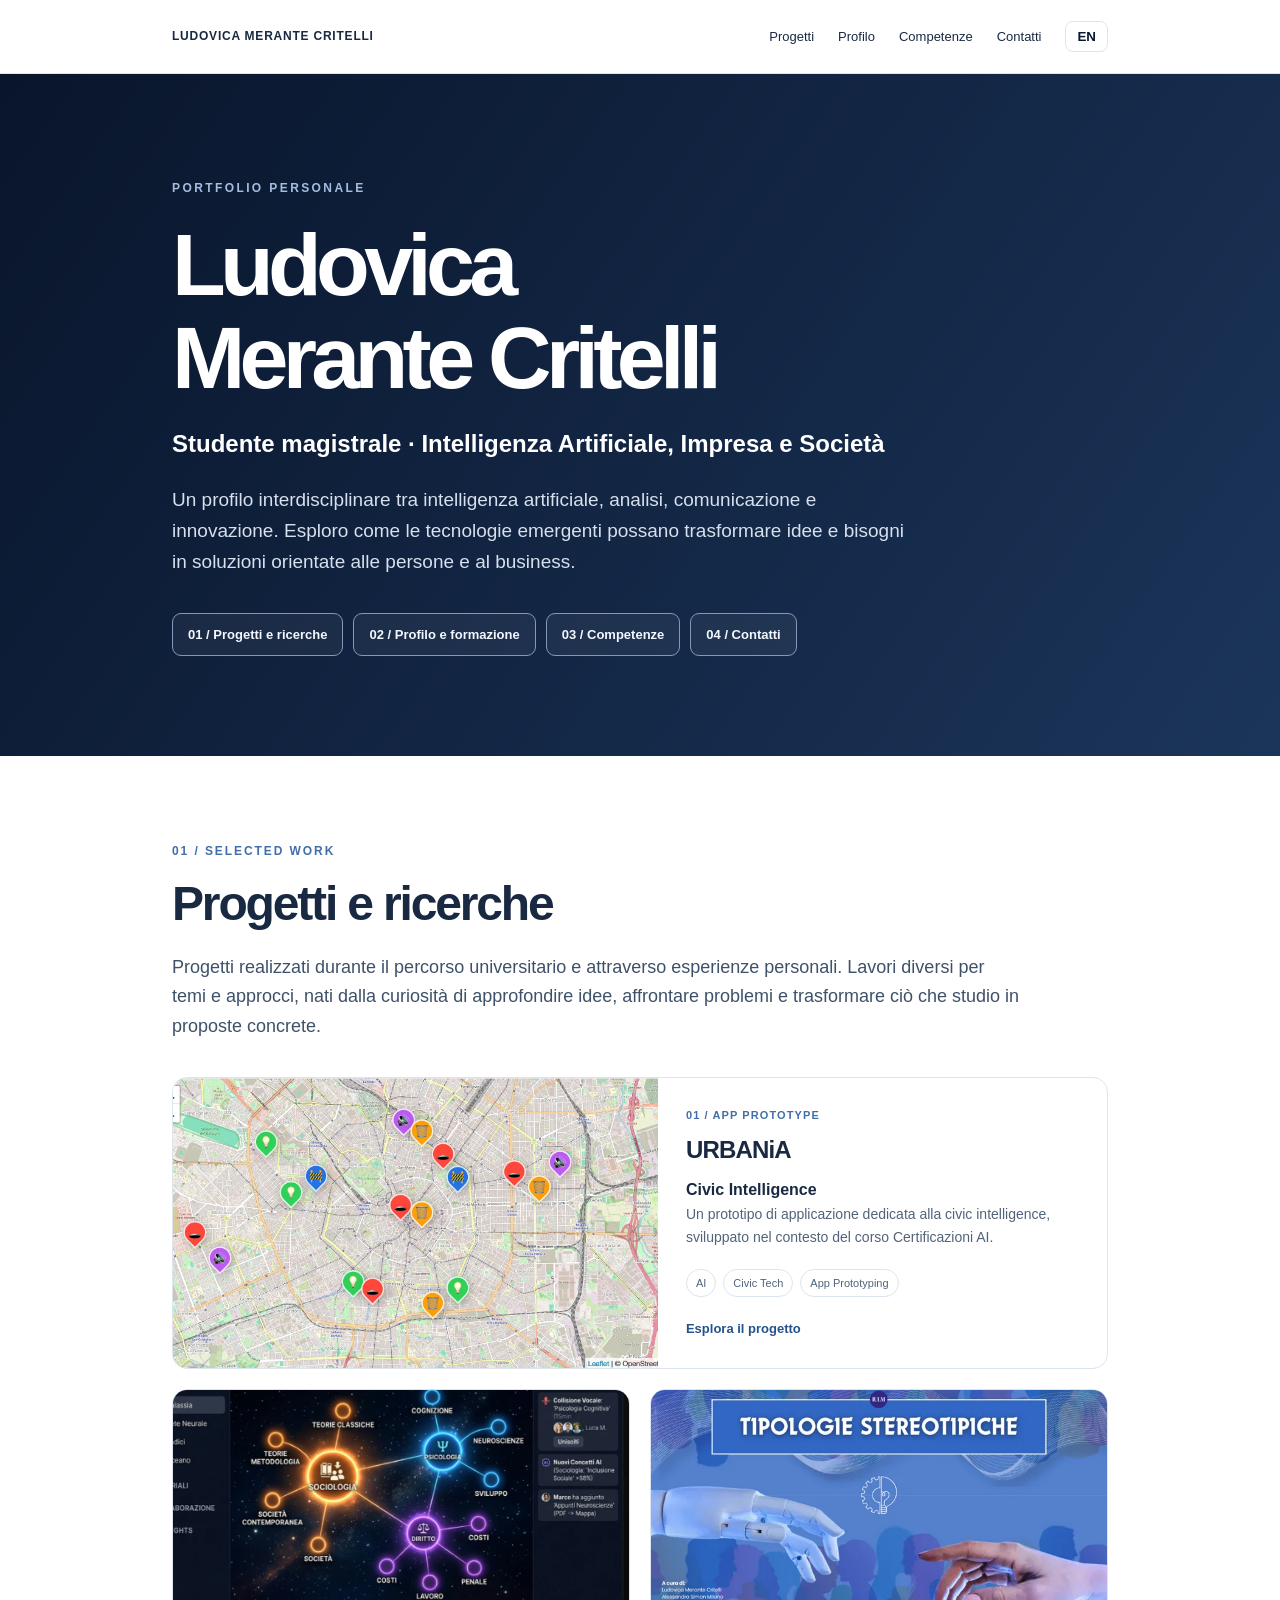
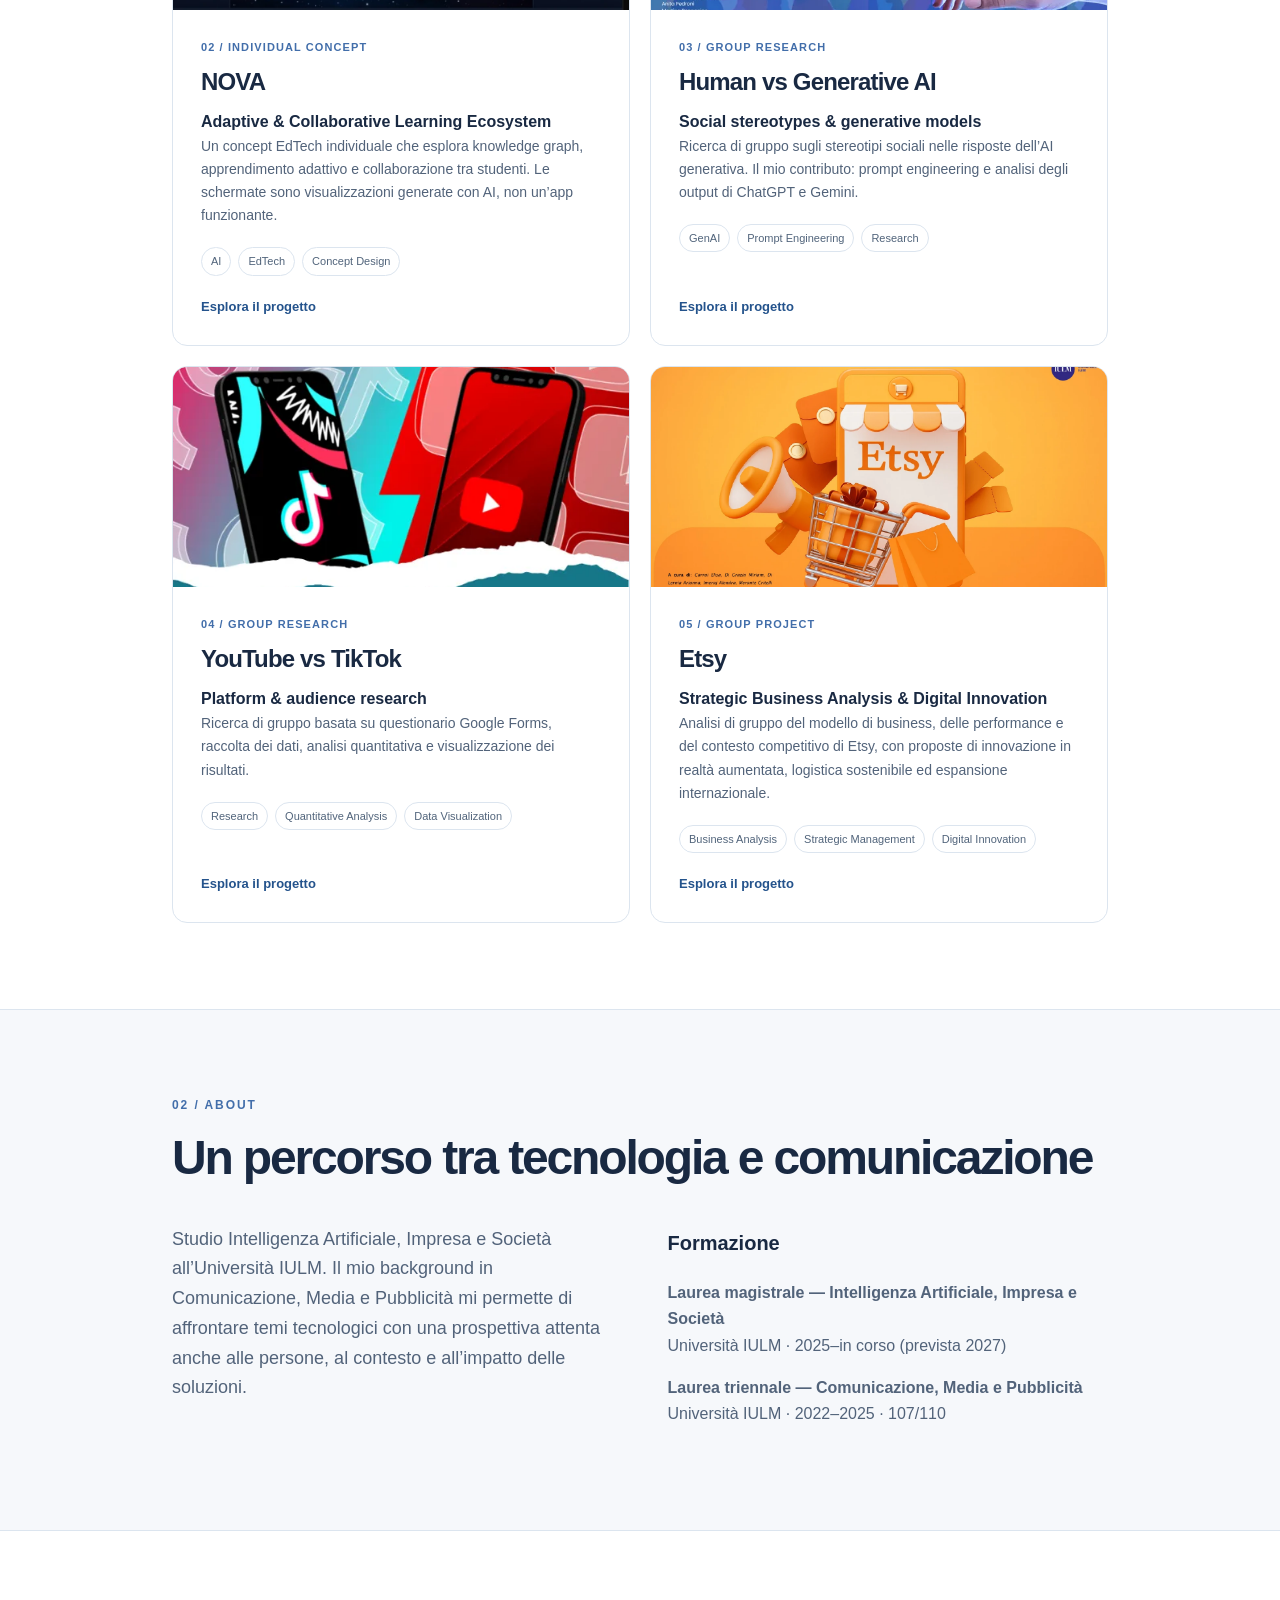
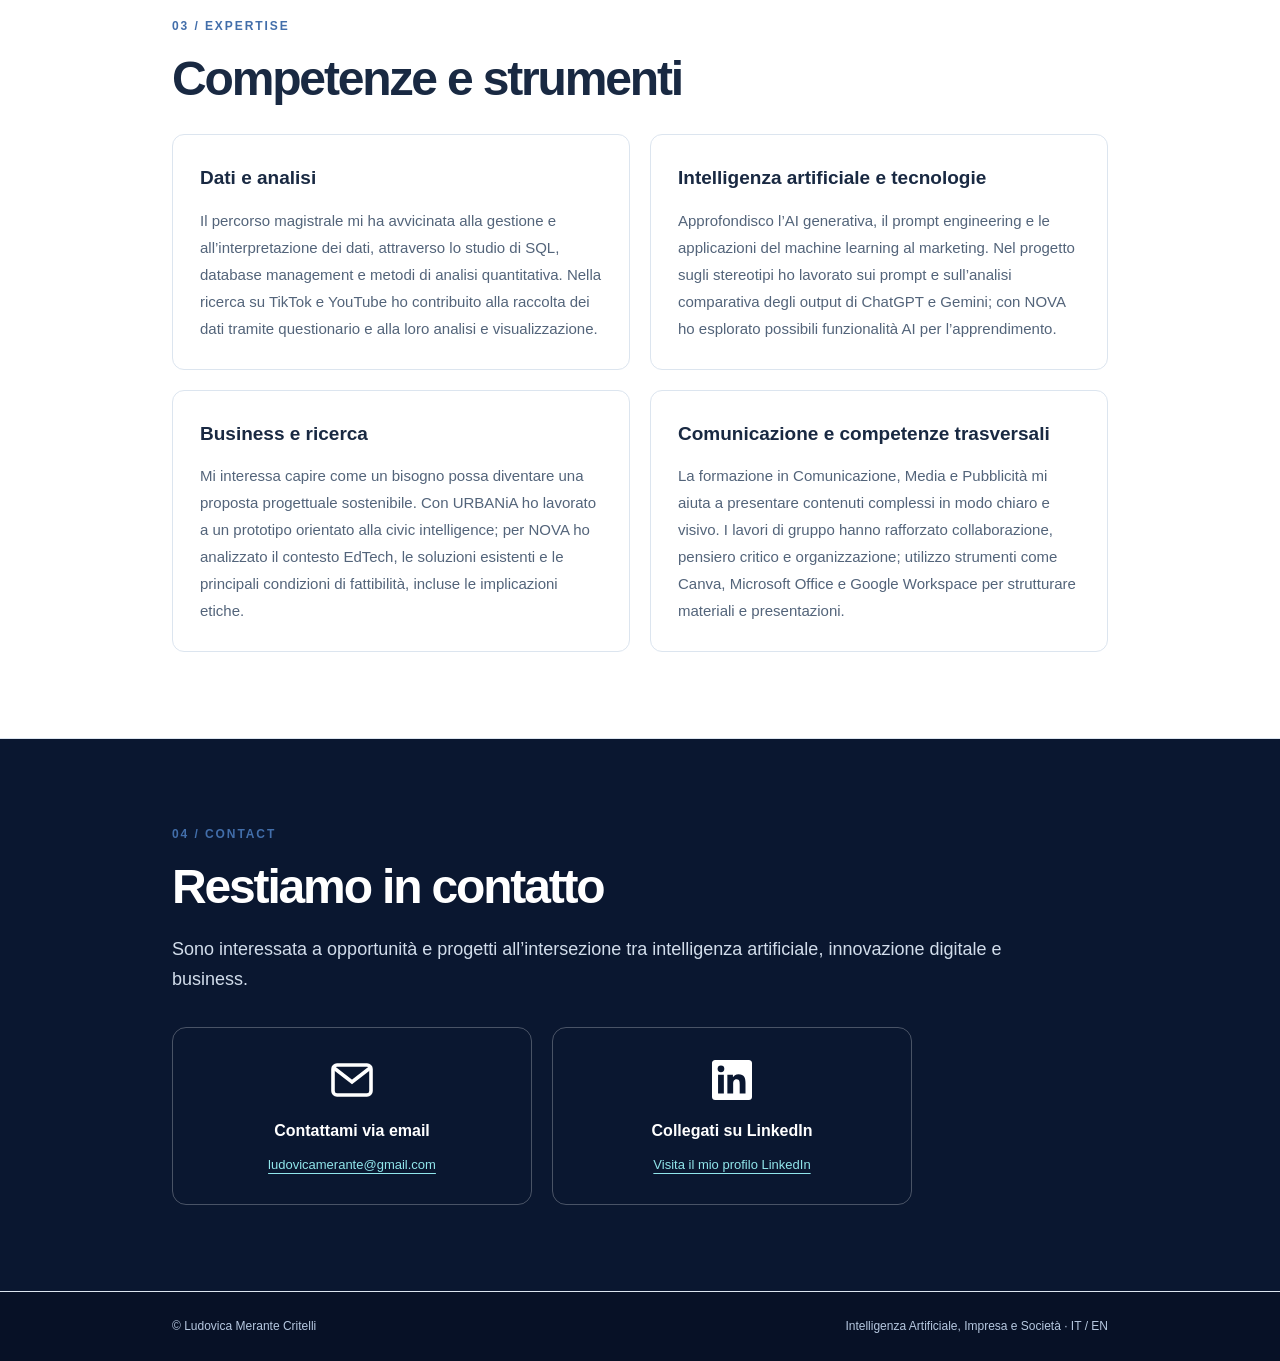
==== commit 3223ee98: "Add files via upload" ====
--- a/index.html
+++ b/index.html
@@ -1,8 +1,8 @@
 <!DOCTYPE html>
 
-<html lang="it"><head><meta charset="utf-8"/><meta content="width=device-width,initial-scale=1" name="viewport"/><meta content="Portfolio personale di Ludovica Merante Critelli — Intelligenza Artificiale, Impresa e Società" name="description"/><title>Ludovica Merante Critelli — Portfolio</title><link href="style.css" rel="stylesheet"/></head><body><header><nav class="nav"><a class="brand" href="#top">LUDOVICA MERANTE CRITELLI</a><div class="links"><a data-en="Projects" data-it="Progetti" href="#projects">Progetti</a><a data-en="About" data-it="Profilo" href="#about">Profilo</a><a data-en="Skills" data-it="Competenze" href="#skills">Competenze</a><a data-en="Contact" data-it="Contatti" href="#contact">Contatti</a><button aria-label="Switch language" class="switch" id="language">EN</button></div></nav></header><main id="top"><section class="hero"><div class="wrap"><div class="kicker" data-it="PORTFOLIO PERSONALE" data-en="PERSONAL PORTFOLIO">PORTFOLIO PERSONALE</div><h1>Ludovica<br/>Merante Critelli</h1><h2 data-it="Studente magistrale · Intelligenza Artificiale, Impresa e Società" data-en="Master’s student · Artificial Intelligence, Business and Society">Studente magistrale · Intelligenza Artificiale, Impresa e Società</h2><p data-en="An interdisciplinary profile bridging artificial intelligence, analysis, communication and innovation. I explore how emerging technologies can translate ideas and needs into people- and business-oriented solutions." data-it="Un profilo interdisciplinare tra intelligenza artificiale, analisi, comunicazione e innovazione. Esploro come le tecnologie emergenti possano trasformare idee e bisogni in soluzioni orientate alle persone e al business.">Un profilo interdisciplinare tra intelligenza artificiale, analisi, comunicazione e innovazione. Esploro come le tecnologie emergenti possano trasformare idee e bisogni in soluzioni orientate alle persone e al business.</p><nav aria-label="Indice delle sezioni" class="section-index"><a data-en="01 / Projects and research" data-it="01 / Progetti e ricerche" href="#projects">01 / Progetti e ricerche</a><a data-en="02 / About and education" data-it="02 / Profilo e formazione" href="#about">02 / Profilo e formazione</a><a data-en="03 / Skills" data-it="03 / Competenze" href="#skills">03 / Competenze</a><a data-en="04 / Contact" data-it="04 / Contatti" href="#contact">04 / Contatti</a></nav></div></section><section class="section" id="projects"><div class="wrap"><div class="eyebrow">01 / Selected work</div><h2 data-en="Projects and research" data-it="Progetti e ricerche">Progetti e ricerche</h2><p class="lead" data-en="Projects developed throughout my university studies and personal experiences. Different in subject and approach, they reflect my curiosity to explore ideas, tackle challenges and turn what I learn into tangible proposals." data-it="Progetti realizzati durante il percorso universitario e attraverso esperienze personali. Lavori diversi per temi e approcci, nati dalla curiosità di approfondire idee, affrontare problemi e trasformare ciò che studio in proposte concrete.">Progetti realizzati durante il percorso universitario e attraverso esperienze personali. Lavori diversi per temi e approcci, nati dalla curiosità di approfondire idee, affrontare problemi e trasformare ciò che studio in proposte concrete.</p><div class="projectgrid"><article class="project visual"><div class="thumb"><img alt="Mappa del prototipo URBANiA con segnalazioni civiche su Milano" src="assets/urbania-map.webp"/></div><div class="projectcontent"><div class="meta">01 / APP PROTOTYPE</div><h3>URBANiA</h3><strong>Civic Intelligence</strong><p data-en="An application prototype focused on civic intelligence, developed as part of the AI Certifications course." data-it="Un prototipo di applicazione dedicata alla civic intelligence, sviluppato nel contesto del corso Certificazioni AI.">Un prototipo di applicazione dedicata alla civic intelligence, sviluppato nel contesto del corso Certificazioni AI.</p><div class="tags"><span class="tag">AI</span><span class="tag">Civic Tech</span><span class="tag">App Prototyping</span></div><a data-en="Explore project" data-it="Esplora il progetto" href="projects/urbania/index.html">Esplora il progetto</a></div></article><article class="project"><div class="thumb"><img alt="NOVA AI-generated concept visual" src="projects/nova/assets/hero.webp"/></div><div class="projectcontent"><div class="meta">02 / INDIVIDUAL CONCEPT</div><h3>NOVA</h3><strong>Adaptive &amp; Collaborative Learning Ecosystem</strong><p data-en="An individual EdTech concept exploring knowledge graphs, adaptive learning and student collaboration. The visuals are AI-generated concepts, not a functioning app." data-it="Un concept EdTech individuale che esplora knowledge graph, apprendimento adattivo e collaborazione tra studenti. Le schermate sono visualizzazioni generate con AI, non un’app funzionante.">Un concept EdTech individuale che esplora knowledge graph, apprendimento adattivo e collaborazione tra studenti. Le schermate sono visualizzazioni generate con AI, non un’app funzionante.</p><div class="tags"><span class="tag">AI</span><span class="tag">EdTech</span><span class="tag">Concept Design</span></div><a data-en="Explore project" data-it="Esplora il progetto" href="projects/nova/index.html">Esplora il progetto</a></div></article><article class="project"><div class="thumb"><img alt="Copertina del report Human vs AI" src="assets/stereotypes-cover.webp"/></div><div class="projectcontent"><div class="meta">03 / GROUP RESEARCH</div><h3>Human vs Generative AI</h3><strong>Social stereotypes &amp; generative models</strong><p data-en="Group research on social stereotypes in generative AI responses. My contribution: prompt engineering and analysis of ChatGPT and Gemini outputs." data-it="Ricerca di gruppo sugli stereotipi sociali nelle risposte dell’AI generativa. Il mio contributo: prompt engineering e analisi degli output di ChatGPT e Gemini.">Ricerca di gruppo sugli stereotipi sociali nelle risposte dell’AI generativa. Il mio contributo: prompt engineering e analisi degli output di ChatGPT e Gemini.</p><div class="tags"><span class="tag">GenAI</span><span class="tag">Prompt Engineering</span><span class="tag">Research</span></div><a data-en="Explore project" data-it="Esplora il progetto" href="projects/stereotypes/index.html">Esplora il progetto</a></div></article><article class="project"><div class="thumb"><img alt="Copertina del report TikTok vs YouTube" src="assets/tiktok-youtube-cover.webp"/></div><div class="projectcontent"><div class="meta">04 / GROUP RESEARCH</div><h3>YouTube vs TikTok</h3><strong>Platform &amp; audience research</strong><p data-en="Group research using a Google Forms questionnaire, data collection, quantitative analysis and results visualization." data-it="Ricerca di gruppo basata su questionario Google Forms, raccolta dei dati, analisi quantitativa e visualizzazione dei risultati.">Ricerca di gruppo basata su questionario Google Forms, raccolta dei dati, analisi quantitativa e visualizzazione dei risultati.</p><div class="tags"><span class="tag">Research</span><span class="tag">Quantitative Analysis</span><span class="tag">Data Visualization</span></div><a data-en="Explore project" data-it="Esplora il progetto" href="projects/tiktok-youtube/index.html">Esplora il progetto</a></div></article><article class="project"><div class="thumb"><div style="display:flex;align-items:center;justify-content:center;height:100%;min-height:170px;background:#f6eee8;color:#8d4d2f;font-size:3rem;font-weight:700;letter-spacing:-.04em">Etsy</div></div><div class="projectcontent"><div class="meta">05 / GROUP PROJECT</div><h3>Etsy</h3><strong>Strategic Business Analysis &amp; Digital Innovation</strong><p data-it="Analisi di gruppo del modello di business, delle performance e del contesto competitivo di Etsy, con proposte di innovazione in realtà aumentata, logistica sostenibile ed espansione internazionale." data-en="Group analysis of Etsy’s business model, performance and competitive landscape, with innovation proposals in augmented reality, sustainable logistics and international expansion.">Analisi di gruppo del modello di business, delle performance e del contesto competitivo di Etsy, con proposte di innovazione in realtà aumentata, logistica sostenibile ed espansione internazionale.</p><div class="tags"><span class="tag">Business Analysis</span><span class="tag">Strategic Management</span><span class="tag">Digital Innovation</span></div><a data-it="Esplora il progetto" data-en="Explore project" href="projects/etsy/index.html">Esplora il progetto</a></div></article></div></div></section><section class="section alt" id="about"><div class="wrap"><div class="eyebrow">02 / About</div><h2 data-en="Connecting technology and communication" data-it="Un percorso tra tecnologia e comunicazione">Un percorso tra tecnologia e comunicazione</h2><div class="columns"><div><p class="lead" data-en="I am pursuing a master's degree in Artificial Intelligence, Business and Society at IULM University. My background in Communication, Media and Advertising helps me approach technology through the lens of people, context and impact." data-it="Studio Intelligenza Artificiale, Impresa e Società all’Università IULM. Il mio background in Comunicazione, Media e Pubblicità mi permette di affrontare temi tecnologici con una prospettiva attenta anche alle persone, al contesto e all’impatto delle soluzioni.">Studio Intelligenza Artificiale, Impresa e Società all’Università IULM. Il mio background in Comunicazione, Media e Pubblicità mi permette di affrontare temi tecnologici con una prospettiva attenta anche alle persone, al contesto e all’impatto delle soluzioni.</p></div><div><h3 data-en="Education" data-it="Formazione">Formazione</h3><p><strong data-en="Master's degree — Artificial Intelligence, Business and Society" data-it="Laurea magistrale — Intelligenza Artificiale, Impresa e Società">Laurea magistrale — Intelligenza Artificiale, Impresa e Società</strong><br/>Università IULM · 2025–<span data-en="present (expected 2027)" data-it="in corso (prevista 2027)">in corso (prevista 2027)</span></p><p><strong data-en="Bachelor's degree — Communication, Media and Advertising" data-it="Laurea triennale — Comunicazione, Media e Pubblicità">Laurea triennale — Comunicazione, Media e Pubblicità</strong><br/>Università IULM · 2022–2025 · 107/110</p></div></div></div></section><section class="section" id="skills"><div class="wrap"><div class="eyebrow">03 / Expertise</div><h2 data-en="Skills and tools" data-it="Competenze e strumenti">Competenze e strumenti</h2><div class="skillgrid narrative-skills">
-<div class="skill"><h3 data-it="Dati e analisi" data-en="Data & analysis">Dati e analisi</h3><p data-it="Il percorso magistrale mi ha avvicinata alla gestione e all’interpretazione dei dati, attraverso lo studio di SQL, database management e metodi di analisi quantitativa. Nella ricerca su TikTok e YouTube ho contribuito alla raccolta dei dati tramite questionario e alla loro analisi e visualizzazione." data-en="My master's studies introduced me to data management and interpretation through SQL, database management and quantitative analysis methods. In the TikTok and YouTube research project, I contributed to questionnaire-based data collection, analysis and visualization.">Il percorso magistrale mi ha avvicinata alla gestione e all’interpretazione dei dati, attraverso lo studio di SQL, database management e metodi di analisi quantitativa. Nella ricerca su TikTok e YouTube ho contribuito alla raccolta dei dati tramite questionario e alla loro analisi e visualizzazione.</p></div>
-<div class="skill"><h3 data-it="Intelligenza artificiale e tecnologie" data-en="Artificial intelligence & technology">Intelligenza artificiale e tecnologie</h3><p data-it="Approfondisco l’AI generativa, il prompt engineering e le applicazioni del machine learning al marketing. Nel progetto sugli stereotipi ho lavorato sui prompt e sull’analisi comparativa degli output di ChatGPT e Gemini; con NOVA ho esplorato possibili funzionalità AI per l’apprendimento." data-en="I study generative AI, prompt engineering and machine learning applications in marketing. In the stereotypes research project, I worked on prompts and comparative analysis of ChatGPT and Gemini outputs; with NOVA, I explored potential AI features for learning.">Approfondisco l’AI generativa, il prompt engineering e le applicazioni del machine learning al marketing. Nel progetto sugli stereotipi ho lavorato sui prompt e sull’analisi comparativa degli output di ChatGPT e Gemini; con NOVA ho esplorato possibili funzionalità AI per l’apprendimento.</p></div>
-<div class="skill"><h3 data-it="Business e ricerca" data-en="Business & research">Business e ricerca</h3><p data-it="Mi interessa capire come un bisogno possa diventare una proposta progettuale sostenibile. Con URBANiA ho lavorato a un prototipo orientato alla civic intelligence; per NOVA ho analizzato il contesto EdTech, le soluzioni esistenti e le principali condizioni di fattibilità, incluse le implicazioni etiche." data-en="I am interested in how a need can become a viable project proposal. With URBANiA, I worked on a civic intelligence prototype; for NOVA, I analyzed the EdTech landscape, existing solutions and preliminary feasibility considerations, including ethical implications.">Mi interessa capire come un bisogno possa diventare una proposta progettuale sostenibile. Con URBANiA ho lavorato a un prototipo orientato alla civic intelligence; per NOVA ho analizzato il contesto EdTech, le soluzioni esistenti e le principali condizioni di fattibilità, incluse le implicazioni etiche.</p></div>
-<div class="skill"><h3 data-it="Comunicazione e competenze trasversali" data-en="Communication & transferable skills">Comunicazione e competenze trasversali</h3><p data-it="La formazione in Comunicazione, Media e Pubblicità mi aiuta a presentare contenuti complessi in modo chiaro e visivo. I lavori di gruppo hanno rafforzato collaborazione, pensiero critico e organizzazione; utilizzo strumenti come Canva, Microsoft Office e Google Workspace per strutturare materiali e presentazioni." data-en="My background in Communication, Media and Advertising helps me explain complex topics clearly and visually. Group projects strengthened my collaboration, critical thinking and organization; I use tools such as Canva, Microsoft Office and Google Workspace to structure materials and presentations.">La formazione in Comunicazione, Media e Pubblicità mi aiuta a presentare contenuti complessi in modo chiaro e visivo. I lavori di gruppo hanno rafforzato collaborazione, pensiero critico e organizzazione; utilizzo strumenti come Canva, Microsoft Office e Google Workspace per strutturare materiali e presentazioni.</p></div>
-</div></div></section><section class="section contact" id="contact"><div class="wrap"><div class="eyebrow">04 / Contact</div><h2 data-en="Let's connect" data-it="Restiamo in contatto">Restiamo in contatto</h2><p class="lead" data-en="I am interested in opportunities and projects at the intersection of artificial intelligence, digital innovation and business." data-it="Sono interessata a opportunità e progetti all’intersezione tra intelligenza artificiale, innovazione digitale e business.">Sono interessata a opportunità e progetti all’intersezione tra intelligenza artificiale, innovazione digitale e business.</p><div class="contact-grid"><div class="contact-option"><svg viewBox="0 0 24 24" fill="none" stroke="currentColor" stroke-width="1.8" aria-hidden="true"><rect x="2.5" y="4.5" width="19" height="15" rx="2"/><path d="m3 6 9 7 9-7"/></svg><strong data-it="Contattami via email" data-en="Contact me by email">Contattami via email</strong><a class="contact-placeholder" href="mailto:ludovicamerante@gmail.com" data-it="ludovicamerante@gmail.com" data-en="ludovicamerante@gmail.com">ludovicamerante@gmail.com</a></div><div class="contact-option"><svg viewBox="0 0 24 24" fill="currentColor" aria-hidden="true"><path d="M20.45 2H3.55C2.69 2 2 2.68 2 3.52v16.96c0 .84.69 1.52 1.55 1.52h16.9c.86 0 1.55-.68 1.55-1.52V3.52c0-.84-.69-1.52-1.55-1.52ZM7.93 18.75H5.03V9.35h2.9v9.4ZM6.48 8.07a1.68 1.68 0 1 1 0-3.36 1.68 1.68 0 0 1 0 3.36Zm12.27 10.68h-2.9v-4.57c0-1.09-.02-2.5-1.52-2.5-1.52 0-1.75 1.19-1.75 2.42v4.65h-2.9v-9.4h2.78v1.28h.04c.39-.73 1.34-1.51 2.75-1.51 2.94 0 3.5 1.93 3.5 4.44v5.19Z"/></svg><strong data-it="Collegati su LinkedIn" data-en="Connect on LinkedIn">Collegati su LinkedIn</strong><a class="contact-placeholder" href="https://www.linkedin.com/in/ludovica-merantec" target="_blank" rel="noopener noreferrer" data-it="Visita il mio profilo LinkedIn" data-en="Visit my LinkedIn profile">Visita il mio profilo LinkedIn</a></div></div></div></section></main><footer><div class="wrap foot"><span>© Ludovica Merante Critelli</span><span>Intelligenza Artificiale, Impresa e Società · IT / EN</span></div></footer><script>const btn=document.getElementById('language');let lang='it';btn.addEventListener('click',()=>{lang=lang==='it'?'en':'it';document.documentElement.lang=lang;document.querySelectorAll('[data-it][data-en]').forEach(e=>e.textContent=e.getAttribute('data-'+lang));btn.textContent=lang==='it'?'EN':'IT';});</script></body></html>+<html lang="it"><head><meta charset="utf-8"/><meta content="width=device-width,initial-scale=1" name="viewport"/><meta content="Portfolio personale di Ludovica Merante Critelli — Intelligenza Artificiale, Impresa e Società" name="description"/><title>Ludovica Merante Critelli — Portfolio</title><link href="style.css" rel="stylesheet"/></head><body><header><nav class="nav"><a class="brand" href="#top">LUDOVICA MERANTE CRITELLI</a><div class="links"><a data-en="Projects" data-it="Progetti" href="#projects">Progetti</a><a data-en="About" data-it="Profilo" href="#about">Profilo</a><a data-en="Skills" data-it="Competenze" href="#skills">Competenze</a><a data-en="Contact" data-it="Contatti" href="#contact">Contatti</a><button aria-label="Switch language" class="switch" id="language">EN</button></div></nav></header><main id="top"><section class="hero"><div class="wrap"><div class="kicker" data-en="PERSONAL PORTFOLIO" data-it="PORTFOLIO PERSONALE">PORTFOLIO PERSONALE</div><h1>Ludovica<br/>Merante Critelli</h1><h2 data-en="Master’s student · Artificial Intelligence, Business and Society" data-it="Studente magistrale · Intelligenza Artificiale, Impresa e Società">Studente magistrale · Intelligenza Artificiale, Impresa e Società</h2><p data-en="An interdisciplinary profile bridging artificial intelligence, analysis, communication and innovation. I explore how emerging technologies can translate ideas and needs into people- and business-oriented solutions." data-it="Un profilo interdisciplinare tra intelligenza artificiale, analisi, comunicazione e innovazione. Esploro come le tecnologie emergenti possano trasformare idee e bisogni in soluzioni orientate alle persone e al business.">Un profilo interdisciplinare tra intelligenza artificiale, analisi, comunicazione e innovazione. Esploro come le tecnologie emergenti possano trasformare idee e bisogni in soluzioni orientate alle persone e al business.</p><nav aria-label="Indice delle sezioni" class="section-index"><a data-en="01 / Projects and research" data-it="01 / Progetti e ricerche" href="#projects">01 / Progetti e ricerche</a><a data-en="02 / About and education" data-it="02 / Profilo e formazione" href="#about">02 / Profilo e formazione</a><a data-en="03 / Skills" data-it="03 / Competenze" href="#skills">03 / Competenze</a><a data-en="04 / Contact" data-it="04 / Contatti" href="#contact">04 / Contatti</a></nav></div></section><section class="section" id="projects"><div class="wrap"><div class="eyebrow">01 / Selected work</div><h2 data-en="Projects and research" data-it="Progetti e ricerche">Progetti e ricerche</h2><p class="lead" data-en="Projects developed throughout my university studies and personal experiences. Different in subject and approach, they reflect my curiosity to explore ideas, tackle challenges and turn what I learn into tangible proposals." data-it="Progetti realizzati durante il percorso universitario e attraverso esperienze personali. Lavori diversi per temi e approcci, nati dalla curiosità di approfondire idee, affrontare problemi e trasformare ciò che studio in proposte concrete.">Progetti realizzati durante il percorso universitario e attraverso esperienze personali. Lavori diversi per temi e approcci, nati dalla curiosità di approfondire idee, affrontare problemi e trasformare ciò che studio in proposte concrete.</p><div class="projectgrid"><article class="project visual"><div class="thumb"><img alt="Mappa del prototipo URBANiA con segnalazioni civiche su Milano" src="assets/urbania-map.webp"/></div><div class="projectcontent"><div class="meta">01 / APP PROTOTYPE</div><h3>URBANiA</h3><strong>Civic Intelligence</strong><p data-en="An application prototype focused on civic intelligence, developed as part of the AI Certifications course." data-it="Un prototipo di applicazione dedicata alla civic intelligence, sviluppato nel contesto del corso Certificazioni AI.">Un prototipo di applicazione dedicata alla civic intelligence, sviluppato nel contesto del corso Certificazioni AI.</p><div class="tags"><span class="tag">AI</span><span class="tag">Civic Tech</span><span class="tag">App Prototyping</span></div><a data-en="Explore project" data-it="Esplora il progetto" href="projects/urbania/index.html">Esplora il progetto</a></div></article><article class="project"><div class="thumb"><img alt="NOVA AI-generated concept visual" src="projects/nova/assets/hero.webp"/></div><div class="projectcontent"><div class="meta">02 / INDIVIDUAL CONCEPT</div><h3>NOVA</h3><strong>Adaptive &amp; Collaborative Learning Ecosystem</strong><p data-en="An individual EdTech concept exploring knowledge graphs, adaptive learning and student collaboration. The visuals are AI-generated concepts, not a functioning app." data-it="Un concept EdTech individuale che esplora knowledge graph, apprendimento adattivo e collaborazione tra studenti. Le schermate sono visualizzazioni generate con AI, non un’app funzionante.">Un concept EdTech individuale che esplora knowledge graph, apprendimento adattivo e collaborazione tra studenti. Le schermate sono visualizzazioni generate con AI, non un’app funzionante.</p><div class="tags"><span class="tag">AI</span><span class="tag">EdTech</span><span class="tag">Concept Design</span></div><a data-en="Explore project" data-it="Esplora il progetto" href="projects/nova/index.html">Esplora il progetto</a></div></article><article class="project"><div class="thumb"><img alt="Copertina del report Human vs AI" src="assets/stereotypes-cover.webp"/></div><div class="projectcontent"><div class="meta">03 / GROUP RESEARCH</div><h3>Human vs Generative AI</h3><strong>Social stereotypes &amp; generative models</strong><p data-en="Group research on social stereotypes in generative AI responses. My contribution: prompt engineering and analysis of ChatGPT and Gemini outputs." data-it="Ricerca di gruppo sugli stereotipi sociali nelle risposte dell’AI generativa. Il mio contributo: prompt engineering e analisi degli output di ChatGPT e Gemini.">Ricerca di gruppo sugli stereotipi sociali nelle risposte dell’AI generativa. Il mio contributo: prompt engineering e analisi degli output di ChatGPT e Gemini.</p><div class="tags"><span class="tag">GenAI</span><span class="tag">Prompt Engineering</span><span class="tag">Research</span></div><a data-en="Explore project" data-it="Esplora il progetto" href="projects/stereotypes/index.html">Esplora il progetto</a></div></article><article class="project"><div class="thumb"><img alt="Copertina del report TikTok vs YouTube" src="assets/tiktok-youtube-cover.webp"/></div><div class="projectcontent"><div class="meta">04 / GROUP RESEARCH</div><h3>YouTube vs TikTok</h3><strong>Platform &amp; audience research</strong><p data-en="Group research using a Google Forms questionnaire, data collection, quantitative analysis and results visualization." data-it="Ricerca di gruppo basata su questionario Google Forms, raccolta dei dati, analisi quantitativa e visualizzazione dei risultati.">Ricerca di gruppo basata su questionario Google Forms, raccolta dei dati, analisi quantitativa e visualizzazione dei risultati.</p><div class="tags"><span class="tag">Research</span><span class="tag">Quantitative Analysis</span><span class="tag">Data Visualization</span></div><a data-en="Explore project" data-it="Esplora il progetto" href="projects/tiktok-youtube/index.html">Esplora il progetto</a></div></article><article class="project"><div class="thumb"><img alt="Copertina originale della presentazione universitaria Etsy" src="assets/etsy-cover.webp"/></div><div class="projectcontent"><div class="meta">05 / GROUP PROJECT</div><h3>Etsy</h3><strong>Strategic Business Analysis &amp; Digital Innovation</strong><p data-en="Group analysis of Etsy’s business model, performance and competitive landscape, with innovation proposals in augmented reality, sustainable logistics and international expansion." data-it="Analisi di gruppo del modello di business, delle performance e del contesto competitivo di Etsy, con proposte di innovazione in realtà aumentata, logistica sostenibile ed espansione internazionale.">Analisi di gruppo del modello di business, delle performance e del contesto competitivo di Etsy, con proposte di innovazione in realtà aumentata, logistica sostenibile ed espansione internazionale.</p><div class="tags"><span class="tag">Business Analysis</span><span class="tag">Strategic Management</span><span class="tag">Digital Innovation</span></div><a data-en="Explore project" data-it="Esplora il progetto" href="projects/etsy/index.html">Esplora il progetto</a></div></article></div></div></section><section class="section alt" id="about"><div class="wrap"><div class="eyebrow">02 / About</div><h2 data-en="Connecting technology and communication" data-it="Un percorso tra tecnologia e comunicazione">Un percorso tra tecnologia e comunicazione</h2><div class="columns"><div><p class="lead" data-en="I am pursuing a master's degree in Artificial Intelligence, Business and Society at IULM University. My background in Communication, Media and Advertising helps me approach technology through the lens of people, context and impact." data-it="Studio Intelligenza Artificiale, Impresa e Società all’Università IULM. Il mio background in Comunicazione, Media e Pubblicità mi permette di affrontare temi tecnologici con una prospettiva attenta anche alle persone, al contesto e all’impatto delle soluzioni.">Studio Intelligenza Artificiale, Impresa e Società all’Università IULM. Il mio background in Comunicazione, Media e Pubblicità mi permette di affrontare temi tecnologici con una prospettiva attenta anche alle persone, al contesto e all’impatto delle soluzioni.</p></div><div><h3 data-en="Education" data-it="Formazione">Formazione</h3><p><strong data-en="Master's degree — Artificial Intelligence, Business and Society" data-it="Laurea magistrale — Intelligenza Artificiale, Impresa e Società">Laurea magistrale — Intelligenza Artificiale, Impresa e Società</strong><br/>Università IULM · 2025–<span data-en="present (expected 2027)" data-it="in corso (prevista 2027)">in corso (prevista 2027)</span></p><p><strong data-en="Bachelor's degree — Communication, Media and Advertising" data-it="Laurea triennale — Comunicazione, Media e Pubblicità">Laurea triennale — Comunicazione, Media e Pubblicità</strong><br/>Università IULM · 2022–2025 · 107/110</p></div></div></div></section><section class="section" id="skills"><div class="wrap"><div class="eyebrow">03 / Expertise</div><h2 data-en="Skills and tools" data-it="Competenze e strumenti">Competenze e strumenti</h2><div class="skillgrid narrative-skills">
+<div class="skill"><h3 data-en="Data &amp; analysis" data-it="Dati e analisi">Dati e analisi</h3><p data-en="My master's studies introduced me to data management and interpretation through SQL, database management and quantitative analysis methods. In the TikTok and YouTube research project, I contributed to questionnaire-based data collection, analysis and visualization." data-it="Il percorso magistrale mi ha avvicinata alla gestione e all’interpretazione dei dati, attraverso lo studio di SQL, database management e metodi di analisi quantitativa. Nella ricerca su TikTok e YouTube ho contribuito alla raccolta dei dati tramite questionario e alla loro analisi e visualizzazione.">Il percorso magistrale mi ha avvicinata alla gestione e all’interpretazione dei dati, attraverso lo studio di SQL, database management e metodi di analisi quantitativa. Nella ricerca su TikTok e YouTube ho contribuito alla raccolta dei dati tramite questionario e alla loro analisi e visualizzazione.</p></div>
+<div class="skill"><h3 data-en="Artificial intelligence &amp; technology" data-it="Intelligenza artificiale e tecnologie">Intelligenza artificiale e tecnologie</h3><p data-en="I study generative AI, prompt engineering and machine learning applications in marketing. In the stereotypes research project, I worked on prompts and comparative analysis of ChatGPT and Gemini outputs; with NOVA, I explored potential AI features for learning." data-it="Approfondisco l’AI generativa, il prompt engineering e le applicazioni del machine learning al marketing. Nel progetto sugli stereotipi ho lavorato sui prompt e sull’analisi comparativa degli output di ChatGPT e Gemini; con NOVA ho esplorato possibili funzionalità AI per l’apprendimento.">Approfondisco l’AI generativa, il prompt engineering e le applicazioni del machine learning al marketing. Nel progetto sugli stereotipi ho lavorato sui prompt e sull’analisi comparativa degli output di ChatGPT e Gemini; con NOVA ho esplorato possibili funzionalità AI per l’apprendimento.</p></div>
+<div class="skill"><h3 data-en="Business &amp; research" data-it="Business e ricerca">Business e ricerca</h3><p data-en="I am interested in how a need can become a viable project proposal. With URBANiA, I worked on a civic intelligence prototype; for NOVA, I analyzed the EdTech landscape, existing solutions and preliminary feasibility considerations, including ethical implications." data-it="Mi interessa capire come un bisogno possa diventare una proposta progettuale sostenibile. Con URBANiA ho lavorato a un prototipo orientato alla civic intelligence; per NOVA ho analizzato il contesto EdTech, le soluzioni esistenti e le principali condizioni di fattibilità, incluse le implicazioni etiche.">Mi interessa capire come un bisogno possa diventare una proposta progettuale sostenibile. Con URBANiA ho lavorato a un prototipo orientato alla civic intelligence; per NOVA ho analizzato il contesto EdTech, le soluzioni esistenti e le principali condizioni di fattibilità, incluse le implicazioni etiche.</p></div>
+<div class="skill"><h3 data-en="Communication &amp; transferable skills" data-it="Comunicazione e competenze trasversali">Comunicazione e competenze trasversali</h3><p data-en="My background in Communication, Media and Advertising helps me explain complex topics clearly and visually. Group projects strengthened my collaboration, critical thinking and organization; I use tools such as Canva, Microsoft Office and Google Workspace to structure materials and presentations." data-it="La formazione in Comunicazione, Media e Pubblicità mi aiuta a presentare contenuti complessi in modo chiaro e visivo. I lavori di gruppo hanno rafforzato collaborazione, pensiero critico e organizzazione; utilizzo strumenti come Canva, Microsoft Office e Google Workspace per strutturare materiali e presentazioni.">La formazione in Comunicazione, Media e Pubblicità mi aiuta a presentare contenuti complessi in modo chiaro e visivo. I lavori di gruppo hanno rafforzato collaborazione, pensiero critico e organizzazione; utilizzo strumenti come Canva, Microsoft Office e Google Workspace per strutturare materiali e presentazioni.</p></div>
+</div></div></section><section class="section contact" id="contact"><div class="wrap"><div class="eyebrow">04 / Contact</div><h2 data-en="Let's connect" data-it="Restiamo in contatto">Restiamo in contatto</h2><p class="lead" data-en="I am interested in opportunities and projects at the intersection of artificial intelligence, digital innovation and business." data-it="Sono interessata a opportunità e progetti all’intersezione tra intelligenza artificiale, innovazione digitale e business.">Sono interessata a opportunità e progetti all’intersezione tra intelligenza artificiale, innovazione digitale e business.</p><div class="contact-grid"><div class="contact-option"><svg aria-hidden="true" fill="none" stroke="currentColor" stroke-width="1.8" viewbox="0 0 24 24"><rect height="15" rx="2" width="19" x="2.5" y="4.5"></rect><path d="m3 6 9 7 9-7"></path></svg><strong data-en="Contact me by email" data-it="Contattami via email">Contattami via email</strong><a class="contact-placeholder" data-en="ludovicamerante@gmail.com" data-it="ludovicamerante@gmail.com" href="mailto:ludovicamerante@gmail.com">ludovicamerante@gmail.com</a></div><div class="contact-option"><svg aria-hidden="true" fill="currentColor" viewbox="0 0 24 24"><path d="M20.45 2H3.55C2.69 2 2 2.68 2 3.52v16.96c0 .84.69 1.52 1.55 1.52h16.9c.86 0 1.55-.68 1.55-1.52V3.52c0-.84-.69-1.52-1.55-1.52ZM7.93 18.75H5.03V9.35h2.9v9.4ZM6.48 8.07a1.68 1.68 0 1 1 0-3.36 1.68 1.68 0 0 1 0 3.36Zm12.27 10.68h-2.9v-4.57c0-1.09-.02-2.5-1.52-2.5-1.52 0-1.75 1.19-1.75 2.42v4.65h-2.9v-9.4h2.78v1.28h.04c.39-.73 1.34-1.51 2.75-1.51 2.94 0 3.5 1.93 3.5 4.44v5.19Z"></path></svg><strong data-en="Connect on LinkedIn" data-it="Collegati su LinkedIn">Collegati su LinkedIn</strong><a class="contact-placeholder" data-en="Visit my LinkedIn profile" data-it="Visita il mio profilo LinkedIn" href="https://www.linkedin.com/in/ludovica-merantec" rel="noopener noreferrer" target="_blank">Visita il mio profilo LinkedIn</a></div></div></div></section></main><footer><div class="wrap foot"><span>© Ludovica Merante Critelli</span><span>Intelligenza Artificiale, Impresa e Società · IT / EN</span></div></footer><script>const btn=document.getElementById('language');let lang='it';btn.addEventListener('click',()=>{lang=lang==='it'?'en':'it';document.documentElement.lang=lang;document.querySelectorAll('[data-it][data-en]').forEach(e=>e.textContent=e.getAttribute('data-'+lang));btn.textContent=lang==='it'?'EN':'IT';});</script></body></html>
